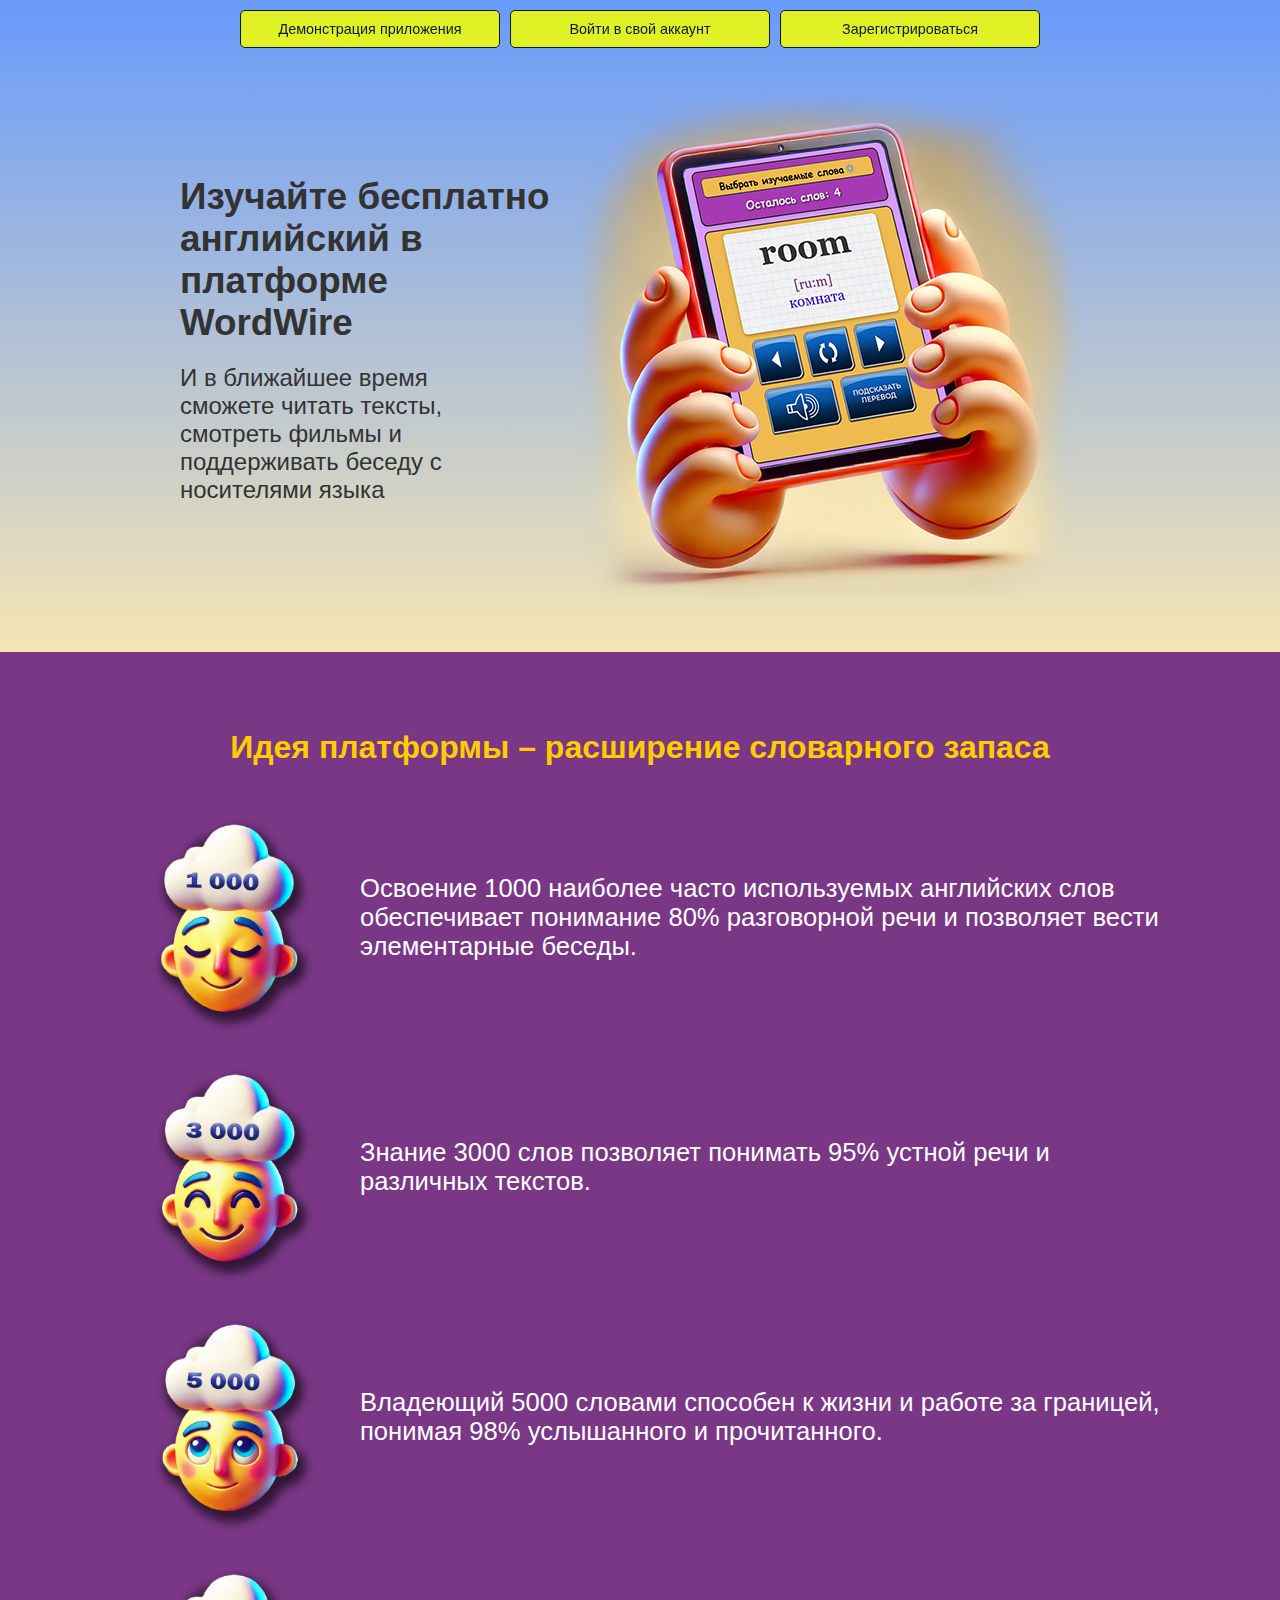
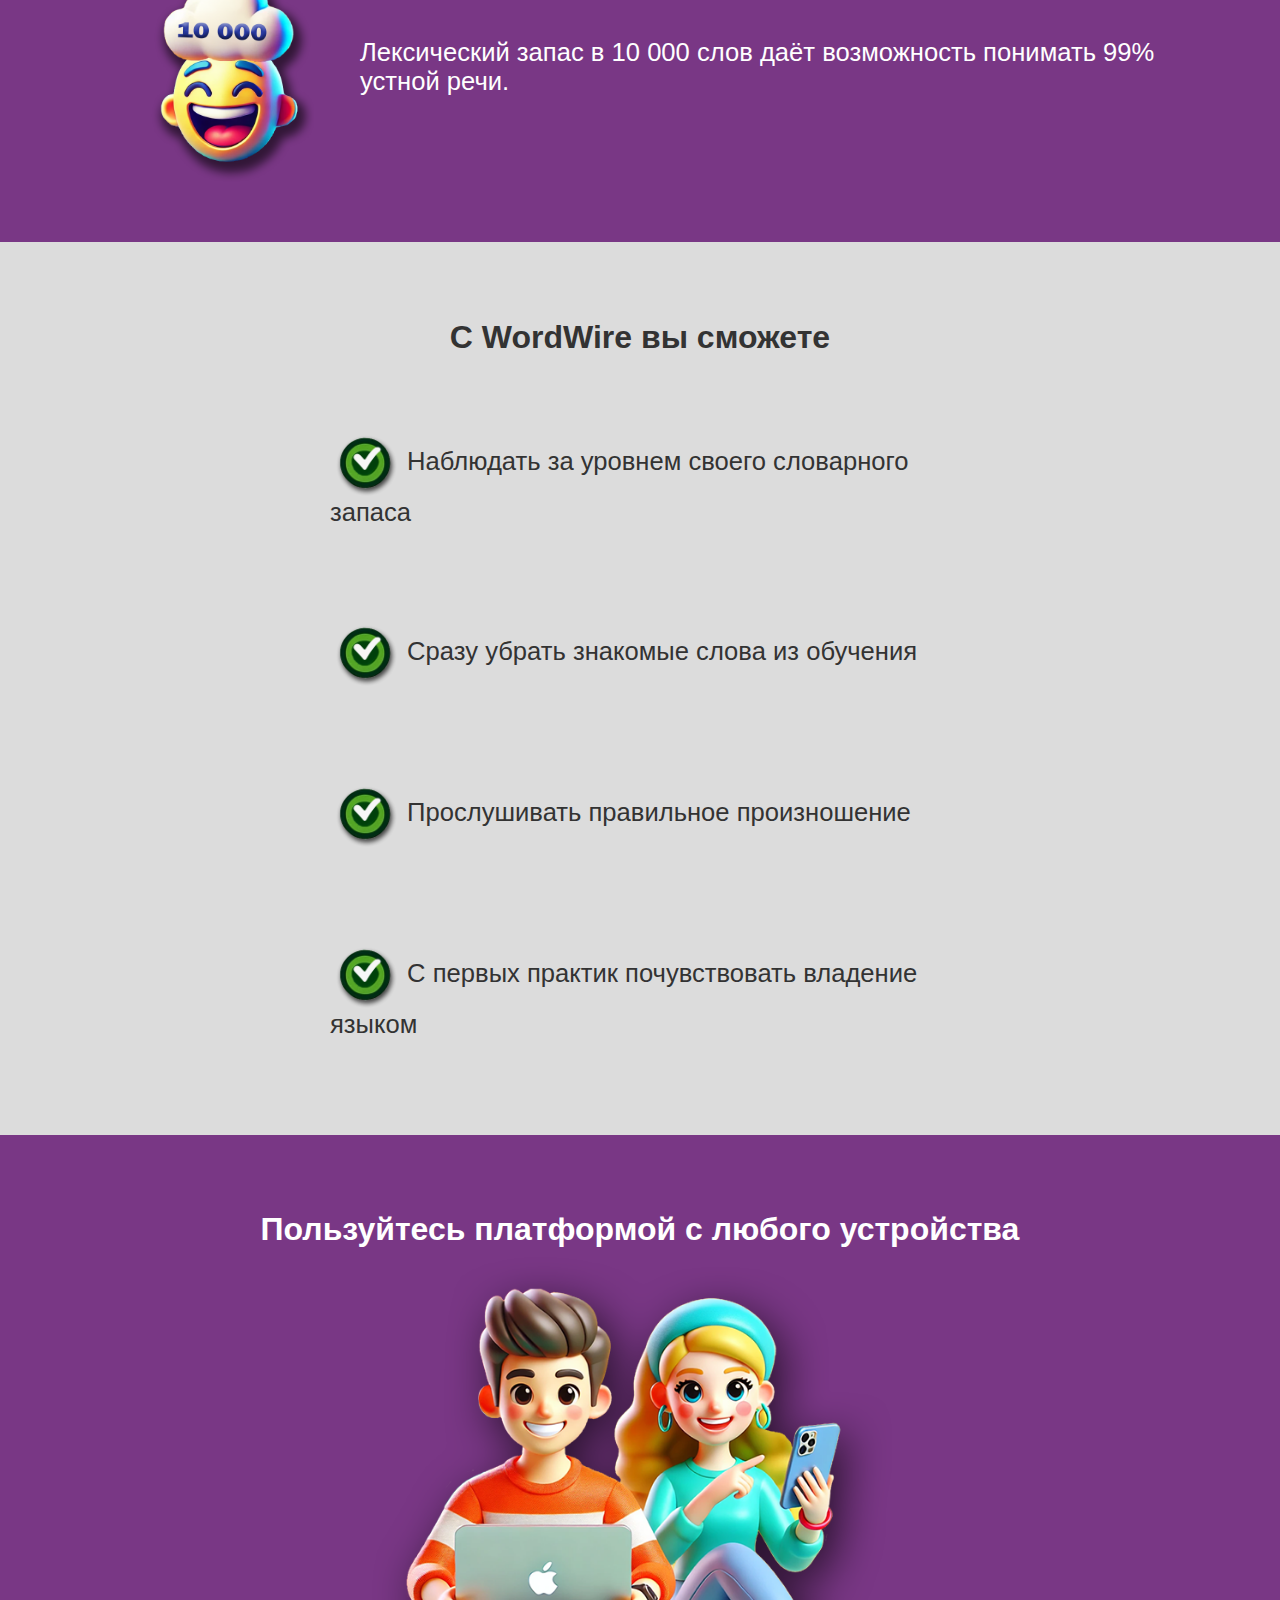
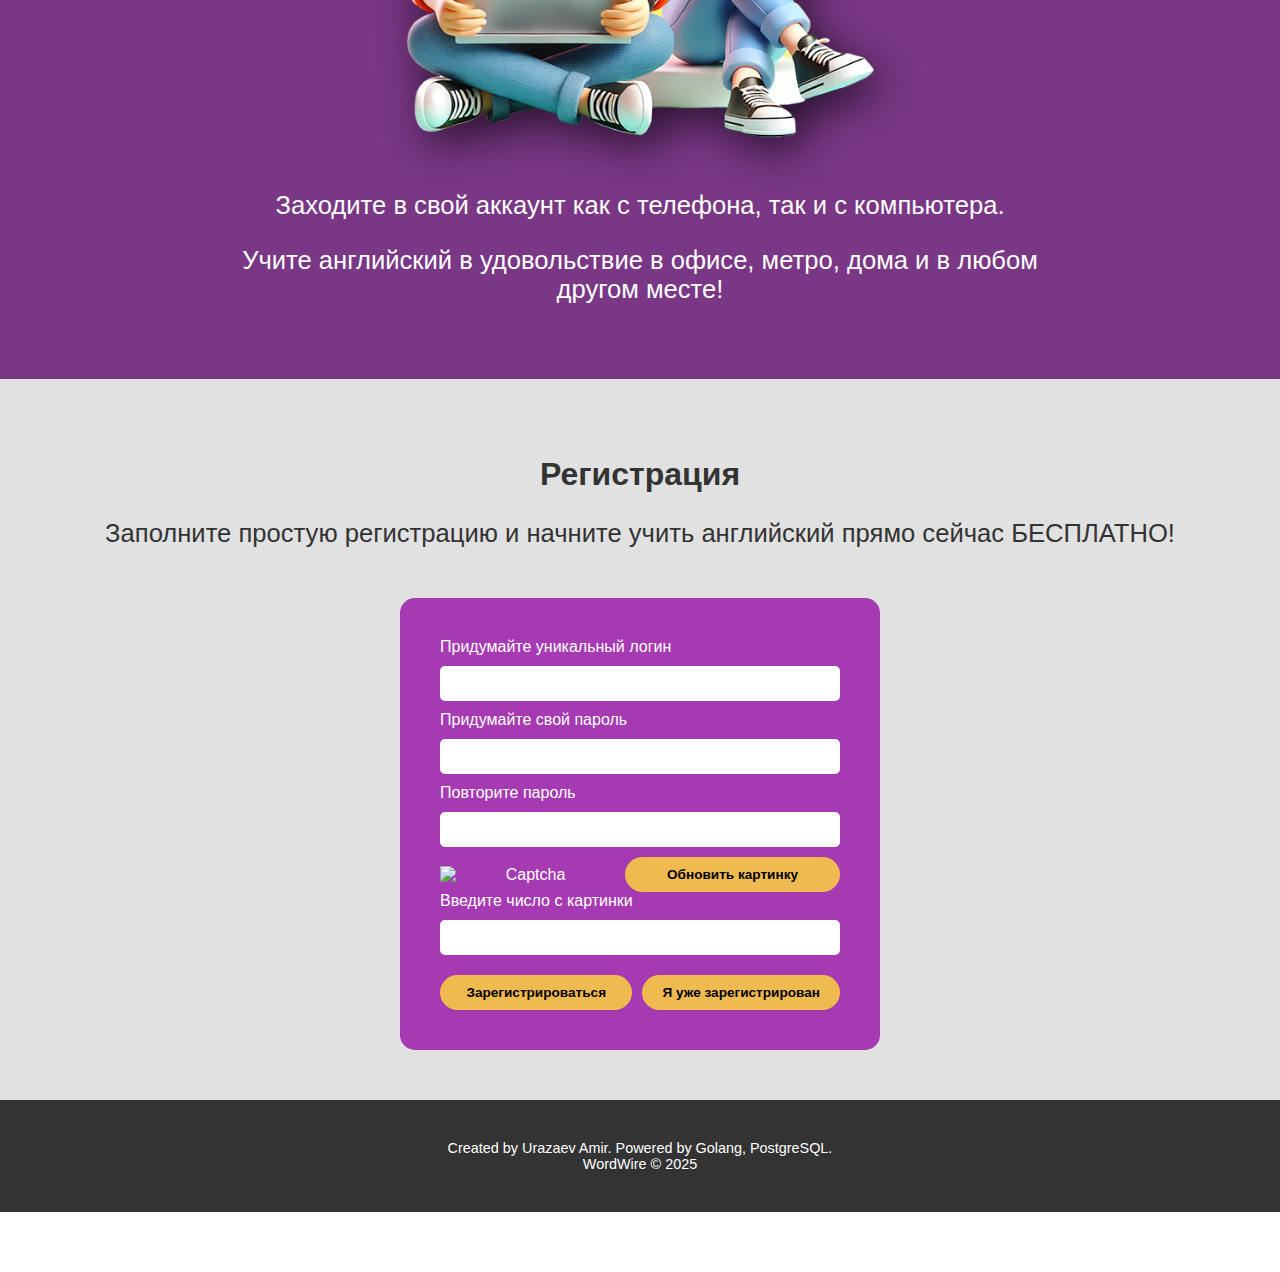
==== templates/index.html @ a17dd80e "стили первой страницы (2)" ====
<!DOCTYPE html>
<html lang="ru">
<head>
    <meta charset="UTF-8">
    <link rel="stylesheet" href="/static/css/global.css">
    <link rel="stylesheet" href="/static/css/home.css">
    <script src="/static/js/smooth-scrolling.js" defer></script>
    <meta name="viewport" content="width=device-width, initial-scale=1.0">
    <title>WordWire – учите английский с легкостью</title>
    <meta name="description"
          content="Бесплатная платформа, которая поможет вам выучить новые английские слова. Благодаря этому вы быстро научитесь читать, смотреть фильмы и общаться с носителями. Дальнейшее развитие станет легким и приятным занятием.">
    <meta name="keywords"
          content="обучение английского, обучение английского языка, методика запоминания английских слов, изучение английских слов, запоминание английских слов, бесплатное приложение обучения английского">
    <meta name="author" content="WordWire">
    <meta name="robots" content="index, nofollow">
    <link rel="icon" href="https://wordwire.ru/static/images/favicon.ico" type="image/x-icon">
    <meta property="og:title" content="WordWire – учите английский с легкостью">
    <meta property="og:description"
          content="Бесплатная платформа, которая поможет вам выучить новые английские слова. Благодаря этому вы быстро научитесь читать, смотреть фильмы и общаться с носителями. Дальнейшее развитие станет легким и приятным занятием.">
    <meta property="og:image" content="https://wordwire.ru/static/images/preview.jpg">
    <meta property="og:type" content="website">
    <meta property="og:url" content="https://wordwire.ru">

</head>
<body>


<div class="sticky-header">
    <div class="sticky-header-buttons">
        <a href="/demonstration" target="_blank">
            <button>Демонстрация приложения</button>
        </a>
        <a href="/login">
            <button>Войти в свой аккаунт</button>
        </a>
        <a href="#registration-section">
            <button>Зарегистрироваться</button>
        </a>
    </div>
</div>


<div class="section-main">


    <div class="content-text">
        <div class="text">
            <h1>Изучайте бесплатно английский в платформе WordWire</h1>
            <h2>И в ближайшее время сможете читать тексты, смотреть фильмы и поддерживать беседу с носителями языка
            </h2>
        </div>
    </div>

    <div class="content-image">
        <img src="/static/images/application.png" alt="Приложение" class="image">
    </div>

    <div class="sticky-header-mobile">
        <div class="sticky-header-buttons">
            <a href="/demonstration" target="_blank">
                <button>Демонстрация приложения</button>
            </a>
            <a href="/login">
                <button>Войти в свой аккаунт</button>
            </a>
            <a href="#registration-section">
                <button>Зарегистрироваться</button>
            </a>
        </div>
    </div>

</div>


<div class="section section-about-research">
    <h2>Идея платформы – расширение словарного запаса</h2>
    <div class="article">
        <div class="paragraph">
            <img src="/static/images/thousand-words.png" alt="Словарный запас 1000 слов" class="image">
            <div class="text">Освоение 1000 наиболее часто используемых английских слов обеспечивает понимание 80%
                разговорной речи
                и позволяет вести элементарные беседы.
            </div>
        </div>
        <div class="paragraph">
            <img src="/static/images/hree-thousand-words.png" alt="Словарный запас 3000 слов" class="image">
            <div class="text">Знание 3000 слов позволяет понимать 95% устной речи и различных текстов.</div>
        </div>
        <div class="paragraph">
            <img src="/static/images/five-thousand-words.png" alt="Словарный запас 5000 слов" class="image">
            <div class="text">Владеющий 5000 словами способен к жизни и работе за границей, понимая 98% услышанного и
                прочитанного.
            </div>
        </div>
        <div class="paragraph">
            <img src="/static/images/ten-thousand-words.png" alt="Словарный запас 10000 слов" class="image">
            <div class="text">Лексический запас в 10 000 слов даёт возможность понимать 99% устной речи.</div>
        </div>
    </div>
</div>
<div class="section section-peculiarities">
    <h2>С WordWire вы сможете</h2>
    <div class="article">
        <p class="list-item"><img src="/static/images/check_mark.png" alt="Check mark">
            Наблюдать за уровнем своего словарного запаса</p>
        <p class="list-item"><img src="/static/images/check_mark.png" alt="Check mark">
            Сразу убрать знакомые слова из обучения</p>
        <p class="list-item"><img src="/static/images/check_mark.png" alt="Check mark">
            Прослушивать правильное произношение</p>
        <p class="list-item"><img src="/static/images/check_mark.png" alt="Check mark">
            С первых практик почувствовать владение языком</p>
    </div>
</div>
<div class="section section-about-process">
    <h2>Пользуйтесь платформой с любого устройства</h2>

    <img src="/static/images/lear-english.png" alt="Словарный запас 1000 слов" class="image">
    <div class="article">
        <p>Заходите в свой аккаунт как с телефона, так и с компьютера.</p>
        <p>Учите английский в удовольствие в офисе, метро, дома и в любом другом месте!</p>

    </div>
</div>
<div class="section section-registration">
    <script src="/static/js/registration-from-home.js" defer></script>
    <h2 id="registration-section">Регистрация</h2>
    <div class="text">
        Заполните простую регистрацию и начните учить английский прямо сейчас БЕСПЛАТНО!
    </div>


    <form method="POST" class="form-container" action="/" onsubmit="validateAndSubmitForm(event)">

        <div class="namefield"><label for="login">Придумайте уникальный логин</label></div>
        <div class="inputfield"><input type="text" id="login" name="username" required></div>

        <div class="namefield"><label for="password">Придумайте свой пароль</label></div>
        <div class="inputfield"><input type="password" id="password" name="password" required></div>

        <div class="namefield"><label for="confirmPassword">Повторите пароль</label></div>
        <div class="inputfield"><input type="password" id="confirmPassword" name="confirmPassword" required></div>

        <div id="captcha-container">
            <img id="captcha-image" alt="Captcha"/>
            <button type="button" class="formbutton" onclick="reloadCaptcha()">Обновить картинку</button>
        </div>

        <div class="namefield"><label for="password">Введите число с картинки</label></div>
        <div class="inputfield"><input type="text" id="captchaValue" name="captchaValue" required></div>

        <div class="modal-text-error" id="error-message"></div>

        <div class="block-button-login">

            <button type="submit" class="formbutton">Зарегистрироваться</button>

            <a href="/login">
                <button type="button" class="formbutton">Я уже зарегистрирован</button>
            </a>

        </div>

        <input type="hidden" id="captchaID" name="captchaID">

    </form>

</div>
<div class="footer">
    <p>Created by <a href="/developer" target="_blank">Urazaev Amir</a>. Powered by Golang, PostgreSQL.<br>WordWire ©
        2025</p>
</div>
</body>
</html>
---- static/css/global.css ----
button {
    cursor: pointer;
}

.button-login-page {
    display: flex;
    gap: 15px;
}

.footer {
    background-color: #333;
    color: #fff;
    text-align: center;
    padding: 40px 0;
}

@media (min-width: 640px) {
    .footer p {
        font-family: 'Comic Sans MS', cursive, sans-serif;
    }
}

@media (max-width: 639px) {
    .footer p {
        font-family: 'Montserrat', sans-serif;
    }
}

.footer p {
    margin: 0;
    font-size: 0.9em;
}

.footer a {
    color: inherit;
    text-decoration: none;
}

.footer a:hover {
    opacity: 0.6;
}
---- static/css/home.css ----
h2 {
    font-size: 2em;
    font-weight: bold;
}

html {
    scroll-behavior: smooth;
}


@media (min-width: 640px) {
    body {
        margin: -60px 0 0 0;
        font-family: 'Comic Sans MS', cursive, sans-serif;
    }
}

@media (max-width: 639px) {
    body {
        margin: 0;
        font-family: 'Montserrat', sans-serif;
    }
}

body {
    color: #333;
    padding: 0;
    font-size: 1em;
}

@media (min-width: 640px) {
    .sticky-header {
        position: sticky;
        display: flex;
        top: 0;
        z-index: 1000;
        justify-content: center;
        padding: 10px;
    }
}

@media (max-width: 639px) {
    .sticky-header {
        display: none;
    }
}

@media (min-width: 640px) {
    .sticky-header-mobile {
        display: none;
    }
}

@media (max-width: 639px) {
    .sticky-header-mobile {
        display: flex;
        z-index: 1000;
        justify-content: center;
        padding: 10px;

    }
}

@media (min-width: 640px) {
    .sticky-header-buttons {
        opacity: 0.85;
        font-family: 'Comic Sans MS', cursive, sans-serif;
    }
}

@media (max-width: 639px) {
    .sticky-header-buttons {
        flex-wrap: wrap;
        font-family: 'Montserrat', sans-serif;
    }
}

.sticky-header-buttons {
    display: flex;
    gap: 10px; /* Отступы между кнопками */
    width: 100%;
    max-width: 800px; /* Опционально: ограничить максимальную ширину */
}


.sticky-header-buttons button {

}


@media (min-width: 640px) {
    .sticky-header-buttons button {
        background-color: #f4ff00;
        border-radius: 5px;
        padding: 10px 15px;
        font-size: 0.9em;
    }
}

@media (max-width: 639px) {
    .sticky-header-buttons button {
        background-color: #efbb51;
        padding: 10px 20px;
        border: none;
        border-radius: 25px;
        font-weight: bold;
        font-size: 0.85em;
    }
}


.sticky-header-buttons button {
    flex: 1;

    cursor: pointer;
    border: 1px solid black;
    color: #000000;
    transition: background-color 0.3s;
}

.sticky-header-buttons button:hover {
    background-color: #0056b3;
}

.sticky-header-buttons a {
    text-decoration: none;
    display: flex;
    flex: 1;
}


.section {
    padding: 50px 20px;
    text-align: center;
}


@media (min-width: 640px) {
    .section-main {
        padding: 100px 0 50px 0;
    }
}

@media (max-width: 639px) {
    .section-main {
        flex-direction: column;
        padding: 50px 0;
    }
}

.section-main {
    background: linear-gradient(to bottom, #689afb, #f5e5b4);

    display: flex;
    align-items: center;
    gap: 20px;
    justify-content: center
}


.section-main .content-text {
    text-align: right;
}

.section-main .content-image {
    text-align: left;
}

@media (min-width: 640px) {
    .section-main .text {
        text-align: left;
        padding-left: 180px;
    }
}

@media (max-width: 639px) {
    .section-main .text {
        text-align: center;
        place-items: center;
    }
}

.section-main .text {
    flex: 1;
}

.section-main h1 {
    margin: 0 auto;
    font-size: 2.3em;
    font-weight: bold;
}

@media (min-width: 640px) {
    .section-main h2 {
        text-align: left;
    }
}

@media (max-width: 639px) {
    .section-main h2 {
        text-align: center;
    }
}

.section-main h2 {
    font-weight: normal;
    width: 90%;
    font-size: 1.5em;
}

@media (min-width: 640px) {
    .section-main .image {
        padding-right: 200px;
        width: 500px;
    }
}

@media (max-width: 639px) {
    .section-main .image {
        width: 300px;
    }
}

.section-main .image {
    height: auto;
}


.section-about-research {
    color: #fff;
    background-color: #793785;
}

.section-about-research h2 {
    font-size: 2em;
    font-weight: bold;
    color: #ffcc00;
}

.section-about-research .article {
    margin: 0 auto;
    font-size: 1.6em;
    place-items: center;
}


@media (min-width: 640px) {
    .section-about-research .article .paragraph {
        height: 250px;
    }
}

@media (max-width: 639px) {
    .section-about-research .article .paragraph {
        flex-direction: column;
    }
}


.section-about-research .article .paragraph {
    display: flex;
    align-items: center;
    gap: 20px;

}


@media (min-width: 640px) {
    .section-about-research .article .text {
        text-align: left;
    }
}

@media (max-width: 639px) {
    .section-about-research .article .text {
        text-align: center;
        padding-bottom: 50px;
    }
}


.section-about-research .article .text {
    flex: 1;
    max-width: 800px;

}

.section-about-research .article .paragraph .image {
    width: 220px;
}

.section-peculiarities {
    background-color: #dcdcdc;
}


@media (min-width: 640px) {
    .section-peculiarities .article {
        width: 50%;
    }
}

@media (max-width: 639px) {
    .section-peculiarities .article {

    }
}


.section-peculiarities .article {
    margin: 0 auto;
    text-align: left;

}

.section-peculiarities .article .list-item img {
    vertical-align: middle;
    width: 70px;
}

.section-peculiarities .article .list-item {
    padding-top: 20px;
    padding-bottom: 20px;
    font-size: 1.6em;
    display: inline-block;
    vertical-align: middle;
}

.section-about-process {
    background-color: #793785;
    color: #fff;
    display: grid;
    place-items: center;
}


@media (min-width: 640px) {
    .section-about-process .image {
        width: 600px;
    }
}

@media (max-width: 639px) {
    .section-about-process .image {
        width: 300px;
    }
}


.section-about-process .image {
    margin-top: -30px;

}


@media (min-width: 640px) {
    .section-about-process .article {
        width: 70%;
    }
}

@media (max-width: 639px) {
    .section-about-process .article {

    }
}


.section-about-process .article {
    margin-top: -30px;
    font-size: 1.6em;
}

.section-registration {
    background-color: #e1e1e1;
}

.section-registration .text {
    font-size: 1.6em;
    padding-bottom: 50px;
}












.form-container {
    max-width: 400px;
    margin: 0 auto;
    background-color: #a63ab2;
    padding: 40px;
    border-radius: 15px;
    color: white;
}

.namefield {
    text-align: left;
}

.inputfield {
    display: grid;
    place-items: center;
    padding: 10px;
}

.form-container input {
    width: 100%;
    padding: 10px;
    border-radius: 5px;
    border: none;
}

#captcha-container {
    display: flex;
    align-items: center;
    gap: 10px;
}

#captcha-image {
    flex: 1;
    max-width: 50%;
}

@media (min-width: 640px) {
    .formbutton {
    }
}

@media (max-width: 639px) {
    .formbutton {
        width: 100%;
    }
}

.formbutton {
    flex: 1;
    padding: 10px 20px;
    background-color: #efbb51;
    border: none;
    border-radius: 25px;
    font-weight: bold;
    font-size: 0.85em;
}

.formbutton:hover {
    background-color: #793785;
    color: #fff;
}

.modal-text-error {
    color: #f4ff00;
    font-size: 1.2em;
    font-weight: bold;
    padding-bottom: 10px;
}

@media (min-width: 640px) {
    .block-button-login {
        display: flex;
    }
}

@media (max-width: 639px) {
    .block-button-login {
        display: grid;
    }
}

.block-button-login {
    gap: 10px;
}
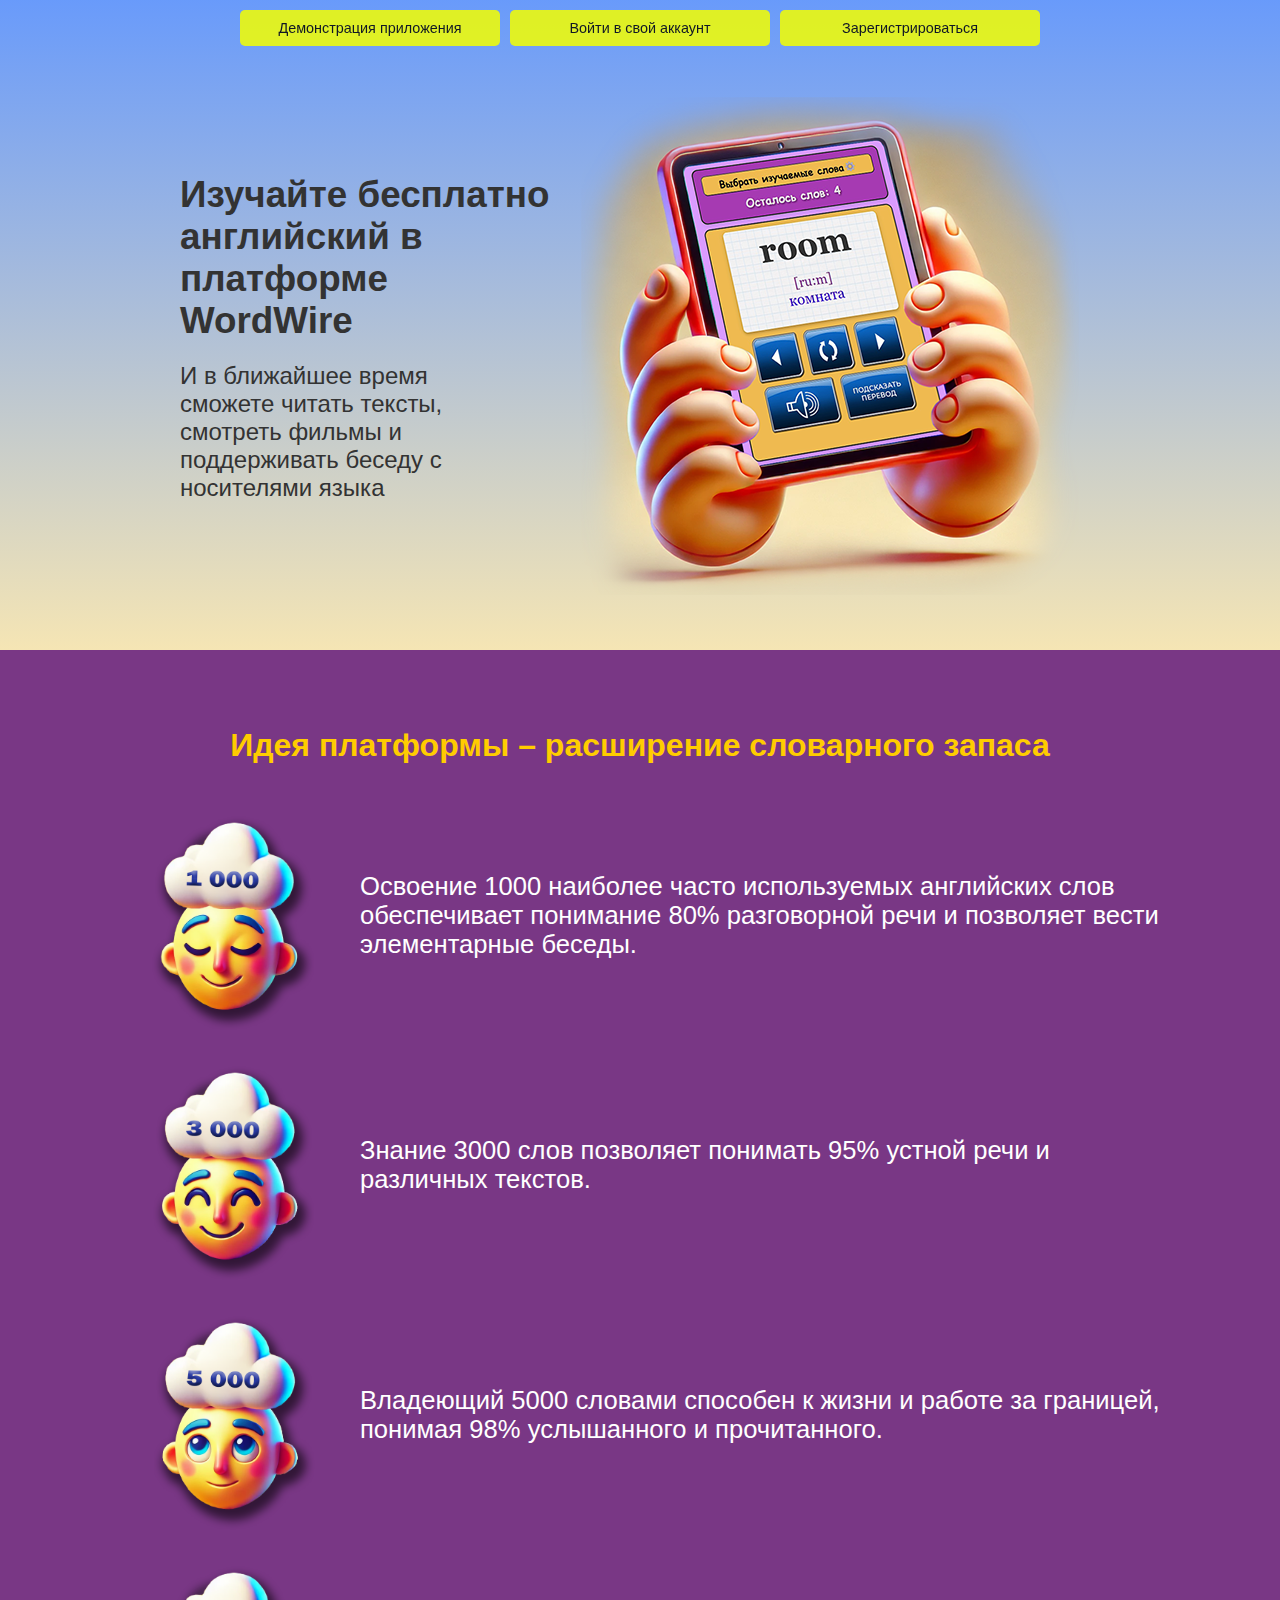
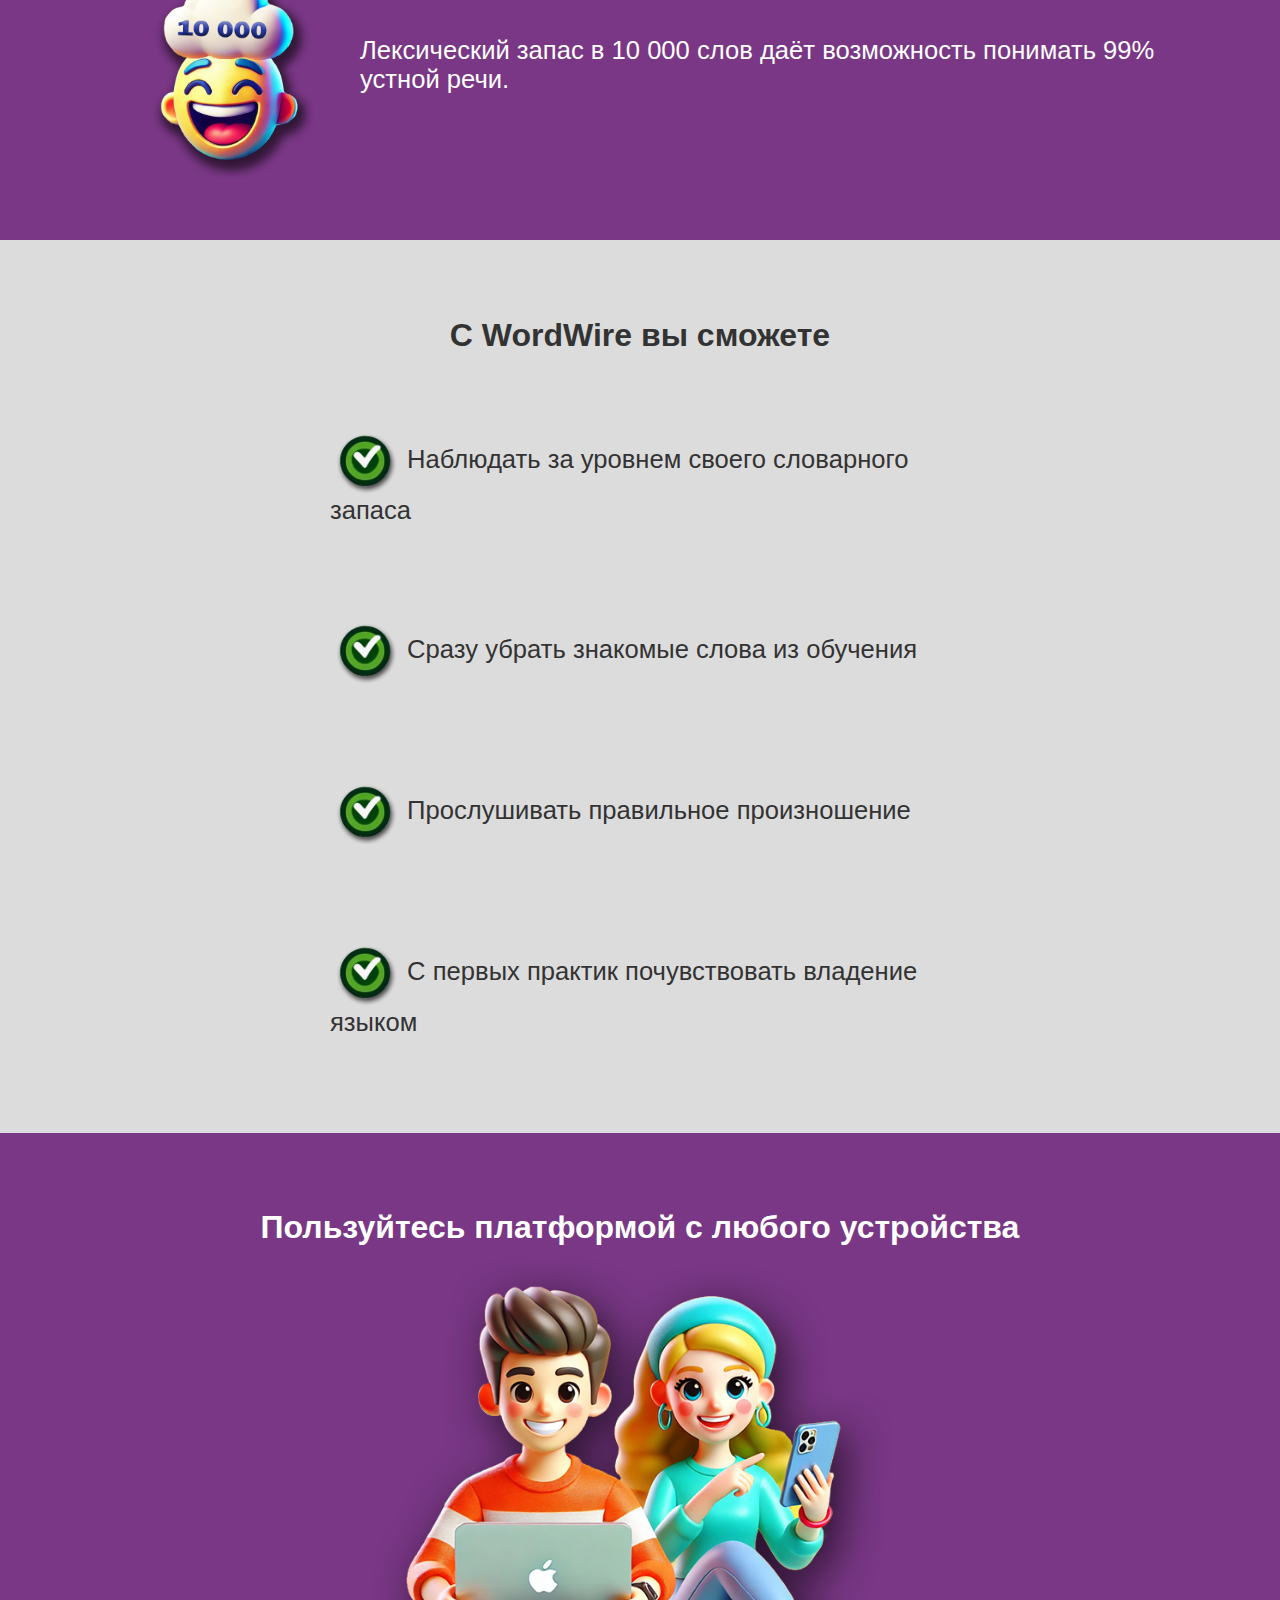
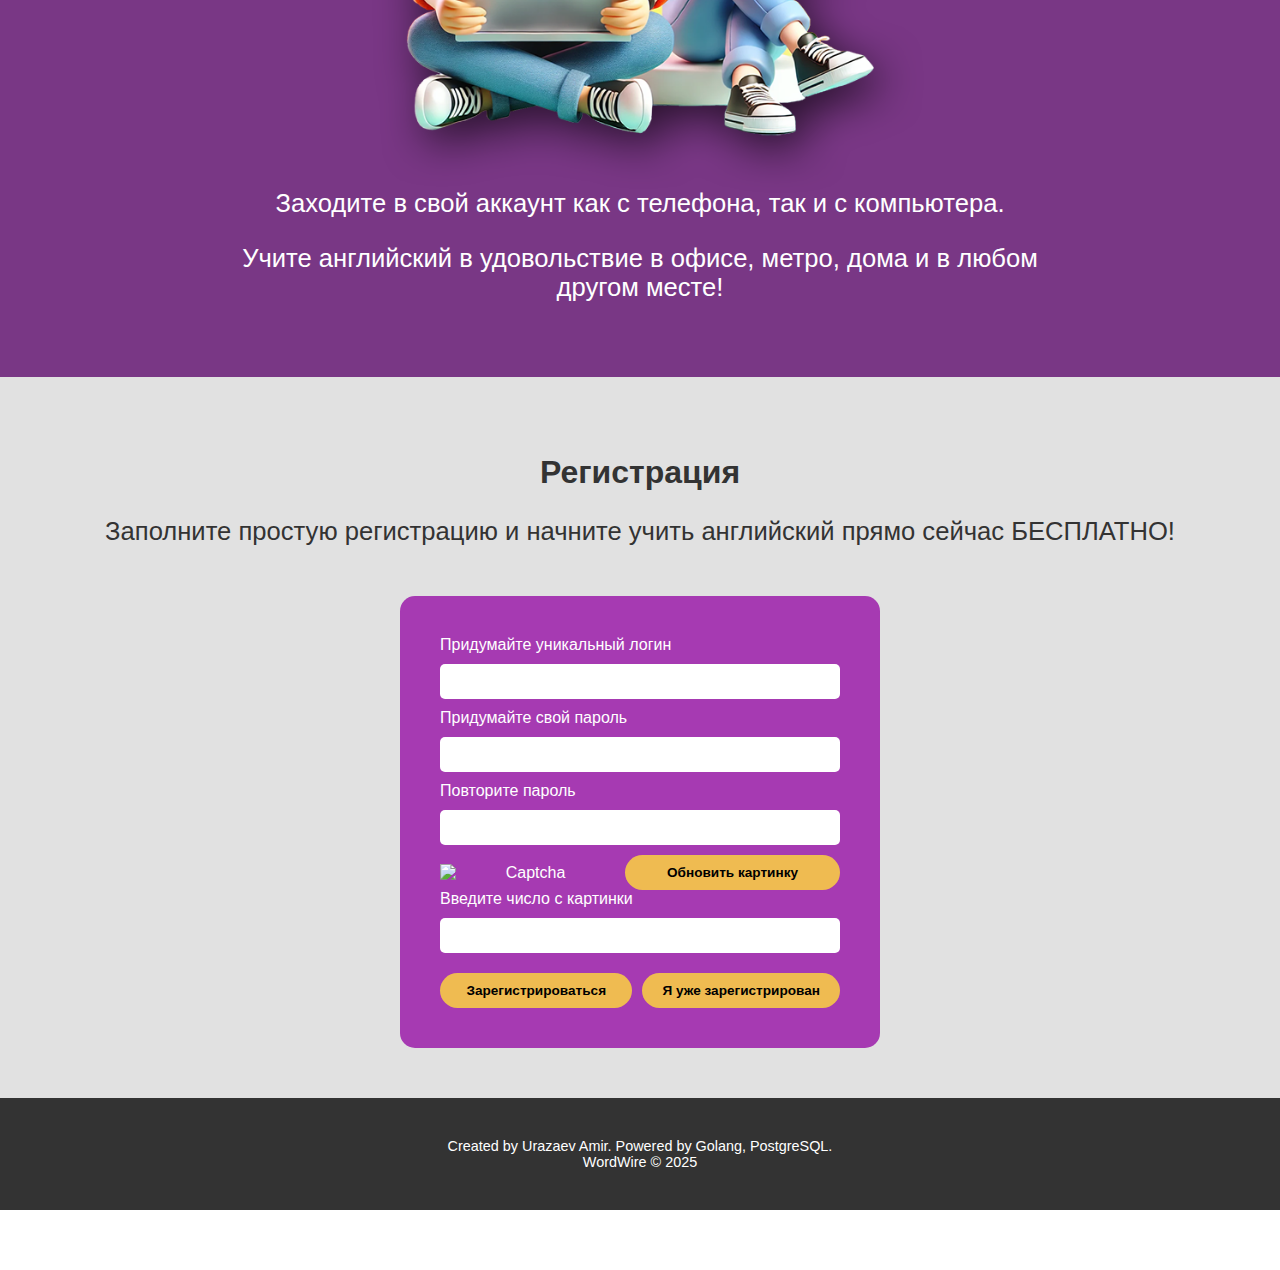
==== commit d35f3d8a: "стили первой страницы (3)" ====
--- a/templates/index.html
+++ b/templates/index.html
@@ -25,8 +25,8 @@
 <body>
 
 
-<div class="sticky-header">
-    <div class="sticky-header-buttons">
+<div class="section-sticky-header">
+    <div class="sticky-header">
         <a href="/demonstration" target="_blank">
             <button>Демонстрация приложения</button>
         </a>
@@ -42,7 +42,6 @@
 
 <div class="section-main">
 
-
     <div class="content-text">
         <div class="text">
             <h1>Изучайте бесплатно английский в платформе WordWire</h1>
@@ -55,8 +54,8 @@
         <img src="/static/images/application.png" alt="Приложение" class="image">
     </div>
 
-    <div class="sticky-header-mobile">
-        <div class="sticky-header-buttons">
+    <div class="block-demoentryregistration">
+        <div class="demoentryregistration">
             <a href="/demonstration" target="_blank">
                 <button>Демонстрация приложения</button>
             </a>
--- a/static/css/home.css
+++ b/static/css/home.css
@@ -28,8 +28,17 @@
     font-size: 1em;
 }
 
-@media (min-width: 640px) {
-    .sticky-header {
+
+
+
+
+
+
+
+
+
+@media (min-width: 640px) {
+    .section-sticky-header {
         position: sticky;
         display: flex;
         top: 0;
@@ -40,93 +49,111 @@
 }
 
 @media (max-width: 639px) {
-    .sticky-header {
+    .section-sticky-header {
         display: none;
     }
 }
 
-@media (min-width: 640px) {
-    .sticky-header-mobile {
+.section-sticky-header .sticky-header {
+    opacity: 0.85;
+    font-family: 'Comic Sans MS', cursive, sans-serif;
+    display: flex;
+    gap: 10px; /* Отступы между кнопками */
+    width: 100%;
+    max-width: 800px; /* Опционально: ограничить максимальную ширину */
+}
+
+.section-sticky-header .sticky-header button {
+    background-color: #f4ff00;
+    border-radius: 5px;
+    padding: 10px 15px;
+    flex: 1;
+    color: #000000;
+    transition: background-color 0.3s;
+    border: none;
+    font-size: 0.9em;
+}
+
+.section-sticky-header .sticky-header button:hover {
+    background-color: #9ca211;
+}
+
+.section-sticky-header .sticky-header a {
+    text-decoration: none;
+    display: flex;
+    flex: 1;
+}
+
+
+
+
+
+
+
+
+
+
+
+
+
+
+@media (min-width: 640px) {
+    .section-main .block-demoentryregistration {
         display: none;
     }
 }
 
 @media (max-width: 639px) {
-    .sticky-header-mobile {
+    .section-main .block-demoentryregistration {
         display: flex;
         z-index: 1000;
         justify-content: center;
         padding: 10px;
-
-    }
-}
-
-@media (min-width: 640px) {
-    .sticky-header-buttons {
-        opacity: 0.85;
-        font-family: 'Comic Sans MS', cursive, sans-serif;
-    }
-}
-
-@media (max-width: 639px) {
-    .sticky-header-buttons {
-        flex-wrap: wrap;
-        font-family: 'Montserrat', sans-serif;
-    }
-}
-
-.sticky-header-buttons {
+    }
+}
+
+.section-main .block-demoentryregistration .demoentryregistration {
+    flex-wrap: wrap;
+    font-family: 'Montserrat', sans-serif;
     display: flex;
     gap: 10px; /* Отступы между кнопками */
     width: 100%;
     max-width: 800px; /* Опционально: ограничить максимальную ширину */
 }
 
-
-.sticky-header-buttons button {
-
-}
-
-
-@media (min-width: 640px) {
-    .sticky-header-buttons button {
-        background-color: #f4ff00;
-        border-radius: 5px;
-        padding: 10px 15px;
-        font-size: 0.9em;
-    }
-}
-
-@media (max-width: 639px) {
-    .sticky-header-buttons button {
-        background-color: #efbb51;
-        padding: 10px 20px;
-        border: none;
-        border-radius: 25px;
-        font-weight: bold;
-        font-size: 0.85em;
-    }
-}
-
-
-.sticky-header-buttons button {
-    flex: 1;
-
-    cursor: pointer;
+.section-main .block-demoentryregistration .demoentryregistration button {
+    background-color: #efbb51;
+    padding: 10px 20px;
+    border-radius: 25px;
+    font-weight: bold;
+    flex: 1;
     border: 1px solid black;
     color: #000000;
     transition: background-color 0.3s;
-}
-
-.sticky-header-buttons button:hover {
-    background-color: #0056b3;
-}
-
-.sticky-header-buttons a {
+    font-size: 0.85em;
+}
+
+
+
+.section-main .block-demoentryregistration .demoentryregistration a {
     text-decoration: none;
     display: flex;
     flex: 1;
 }
+
+
+
+
+
+
+
+
+
+
+
+
+
+
 
 
 .section {
@@ -379,16 +406,6 @@
     font-size: 1.6em;
     padding-bottom: 50px;
 }
-
-
-
-
-
-
-
-
-
-
 
 
 .form-container {
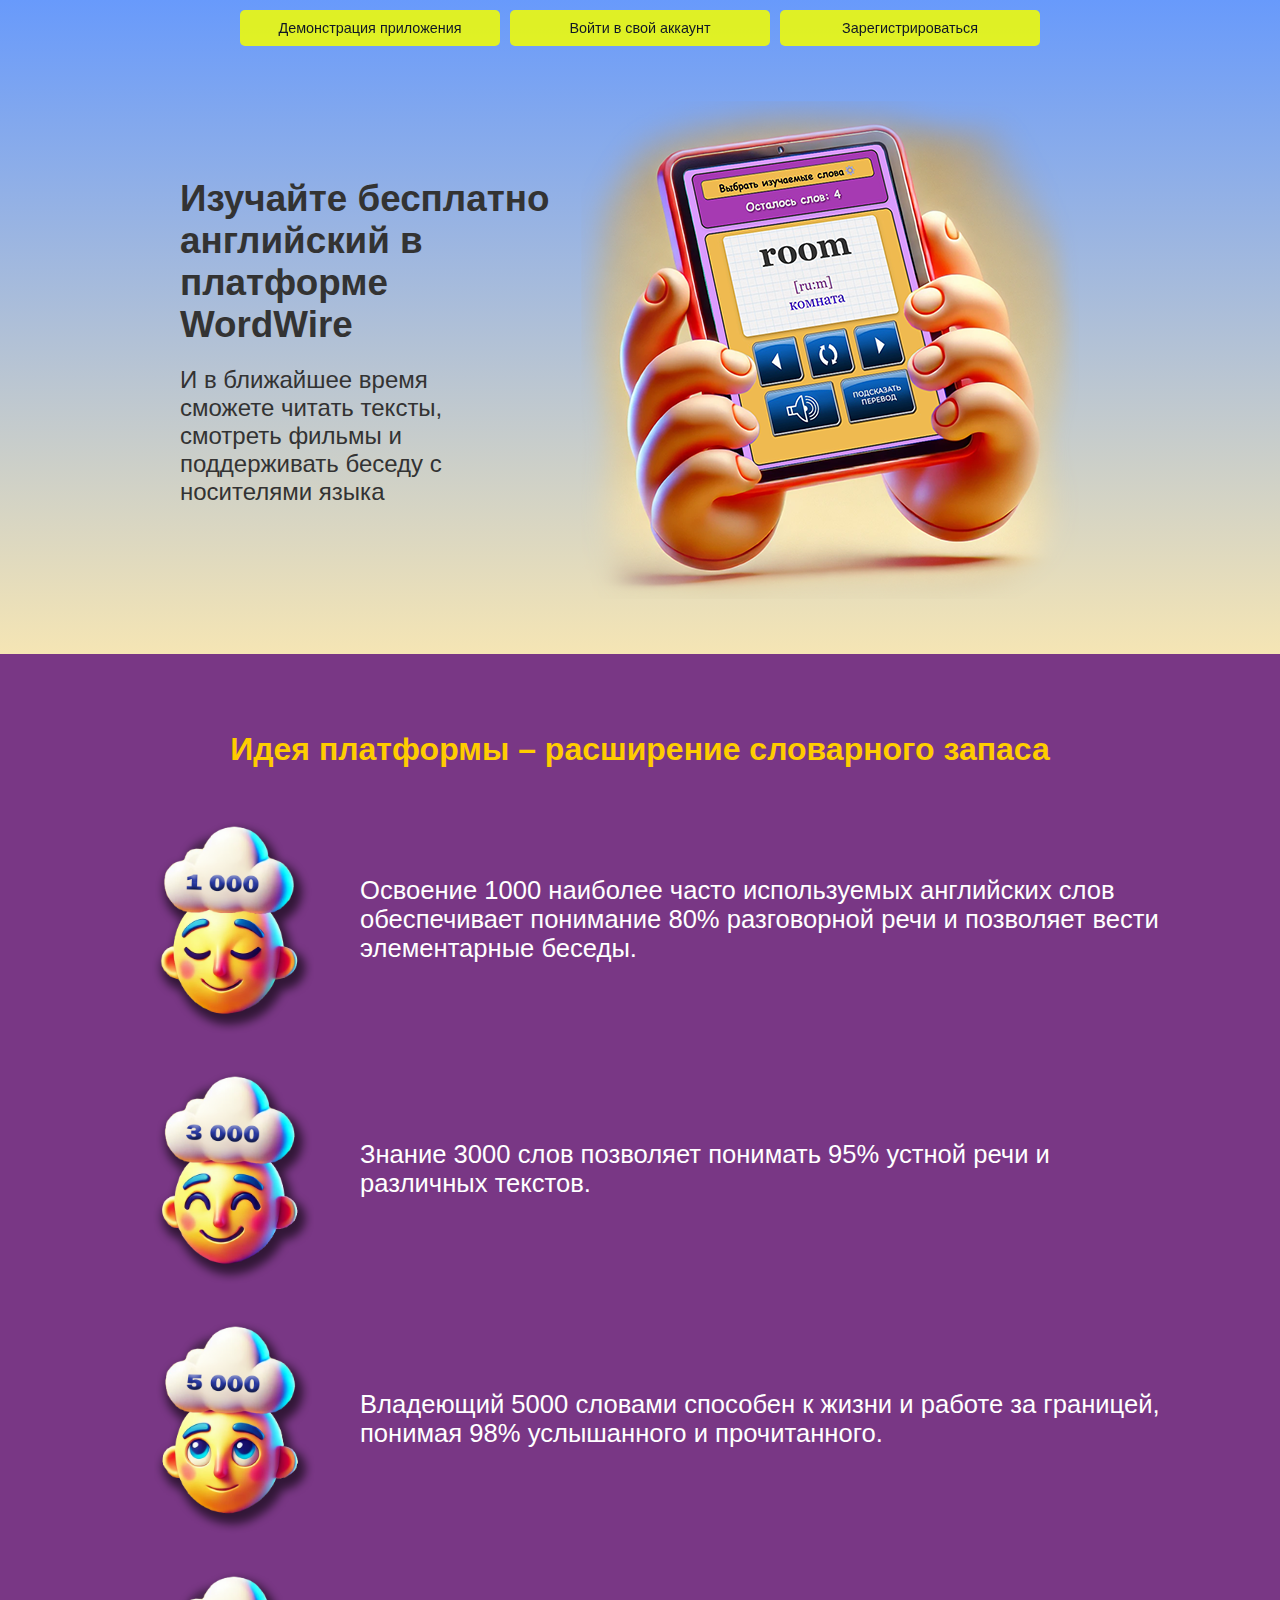
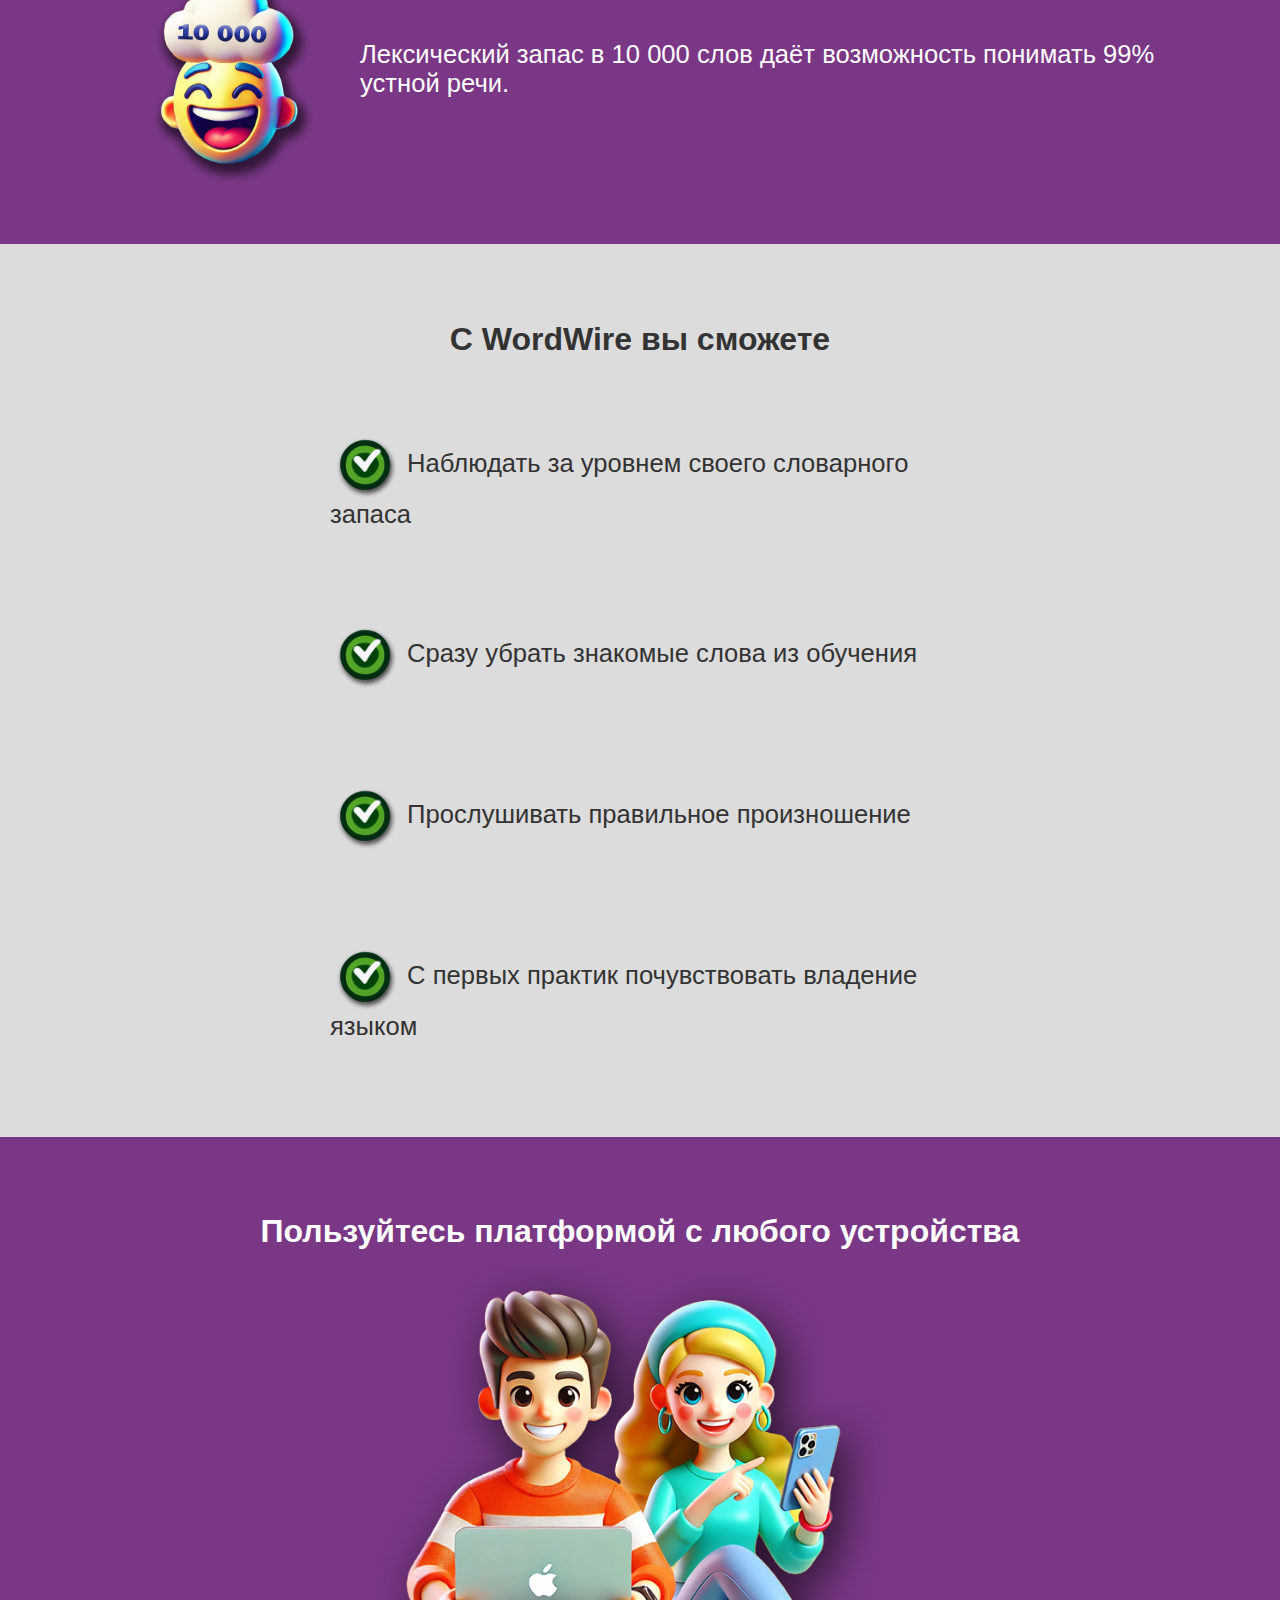
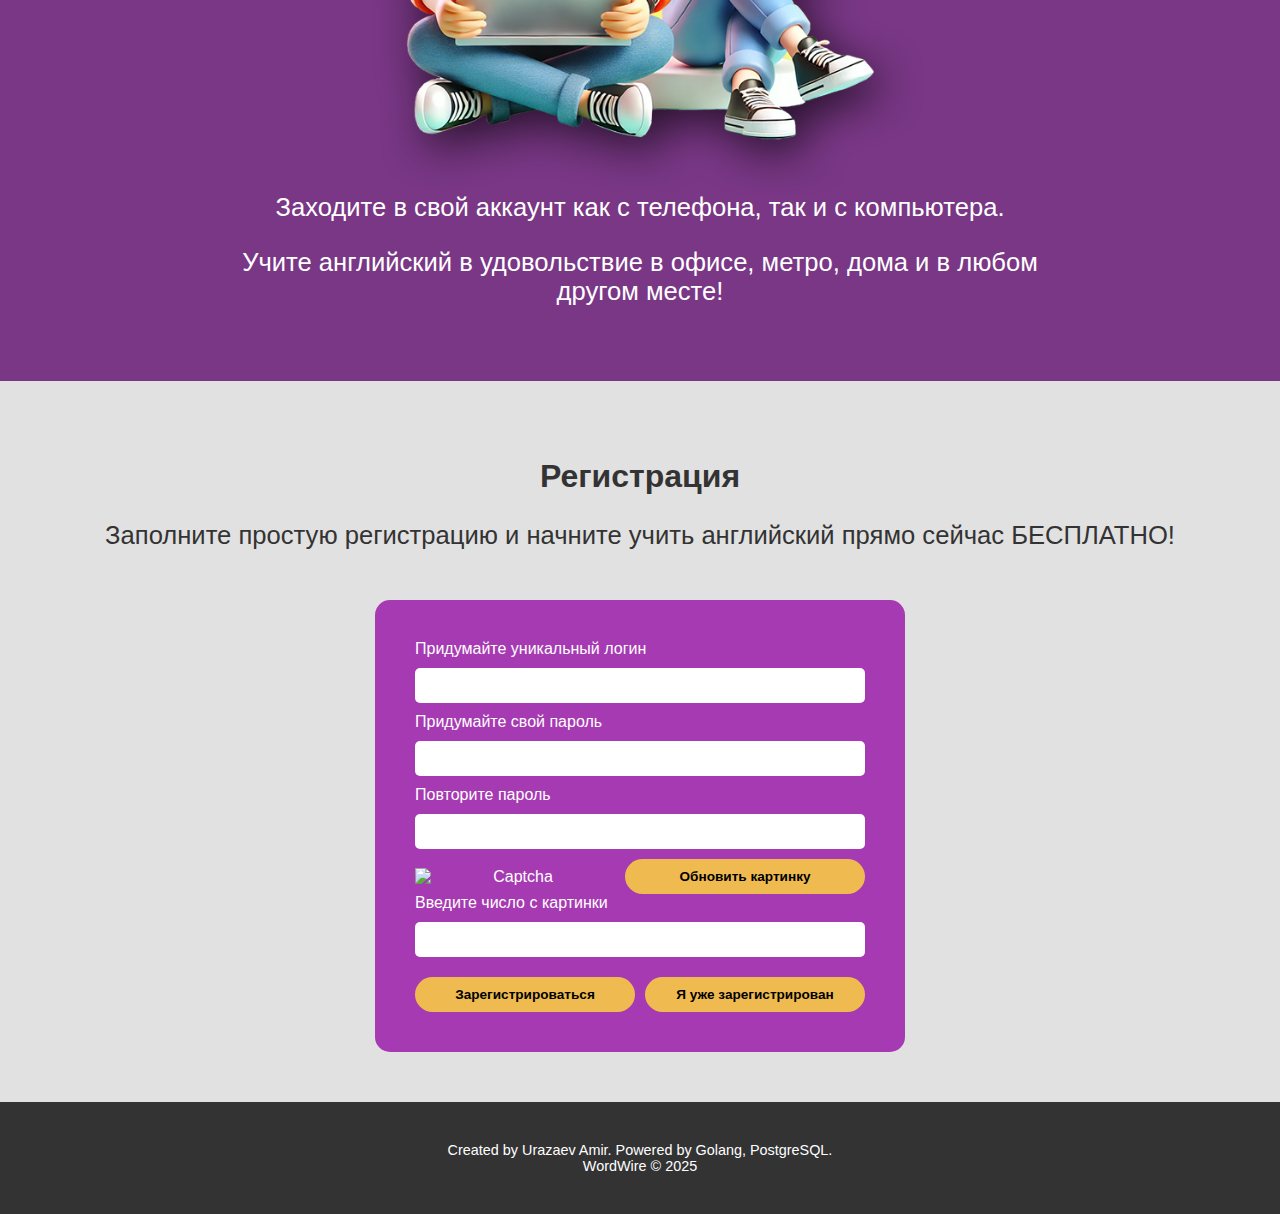
==== commit 94fbd44b: "стили входа в аккаунт" ====
--- a/templates/index.html
+++ b/templates/index.html
@@ -4,6 +4,7 @@
     <meta charset="UTF-8">
     <link rel="stylesheet" href="/static/css/global.css">
     <link rel="stylesheet" href="/static/css/home.css">
+    <link rel="stylesheet" href="/static/css/form-container.css">
     <script src="/static/js/smooth-scrolling.js" defer></script>
     <meta name="viewport" content="width=device-width, initial-scale=1.0">
     <title>WordWire – учите английский с легкостью</title>
@@ -120,13 +121,15 @@
 
     </div>
 </div>
+
+<div id="registration-section"></div>
+
 <div class="section section-registration">
     <script src="/static/js/registration-from-home.js" defer></script>
-    <h2 id="registration-section">Регистрация</h2>
+    <h2 >Регистрация</h2>
     <div class="text">
         Заполните простую регистрацию и начните учить английский прямо сейчас БЕСПЛАТНО!
     </div>
-
 
     <form method="POST" class="form-container" action="/" onsubmit="validateAndSubmitForm(event)">
 
@@ -160,10 +163,9 @@
         </div>
 
         <input type="hidden" id="captchaID" name="captchaID">
+    </form>
+</div>
 
-    </form>
-
-</div>
 <div class="footer">
     <p>Created by <a href="/developer" target="_blank">Urazaev Amir</a>. Powered by Golang, PostgreSQL.<br>WordWire ©
         2025</p>
--- a/static/css/home.css
+++ b/static/css/home.css
@@ -10,14 +10,12 @@
 
 @media (min-width: 640px) {
     body {
-        margin: -60px 0 0 0;
         font-family: 'Comic Sans MS', cursive, sans-serif;
     }
 }
 
 @media (max-width: 639px) {
     body {
-        margin: 0;
         font-family: 'Montserrat', sans-serif;
     }
 }
@@ -25,26 +23,14 @@
 body {
     color: #333;
     padding: 0;
+    margin: 0;
     font-size: 1em;
 }
 
-
-
-
-
-
-
-
-
-
 @media (min-width: 640px) {
     .section-sticky-header {
-        position: sticky;
         display: flex;
-        top: 0;
-        z-index: 1000;
         justify-content: center;
-        padding: 10px;
     }
 }
 
@@ -55,12 +41,13 @@
 }
 
 .section-sticky-header .sticky-header {
+    position: fixed;
     opacity: 0.85;
-    font-family: 'Comic Sans MS', cursive, sans-serif;
-    display: flex;
-    gap: 10px; /* Отступы между кнопками */
+    display: flex;
+    gap: 10px;
     width: 100%;
-    max-width: 800px; /* Опционально: ограничить максимальную ширину */
+    max-width: 800px;
+    padding: 10px;
 }
 
 .section-sticky-header .sticky-header button {
@@ -84,18 +71,99 @@
     flex: 1;
 }
 
-
-
-
-
-
-
-
-
-
-
-
-
+.section {
+    padding: 50px 20px;
+    text-align: center;
+}
+
+@media (min-width: 640px) {
+    .section-main {
+        padding: 100px 0 50px 0;
+    }
+}
+
+@media (max-width: 639px) {
+    .section-main {
+        flex-direction: column;
+        padding: 50px 0;
+    }
+}
+
+.section-main {
+    background: linear-gradient(to bottom, #689afb, #f5e5b4);
+    display: flex;
+    align-items: center;
+    gap: 20px;
+    justify-content: center
+}
+
+
+.section-main .content-text {
+    text-align: right;
+}
+
+.section-main .content-image {
+    text-align: left;
+}
+
+@media (min-width: 640px) {
+    .section-main .text {
+        text-align: left;
+        padding-left: 180px;
+    }
+}
+
+@media (max-width: 639px) {
+    .section-main .text {
+        text-align: center;
+        place-items: center;
+    }
+}
+
+.section-main .text {
+    flex: 1;
+}
+
+.section-main h1 {
+    margin: 0 auto;
+    font-size: 2.3em;
+    font-weight: bold;
+}
+
+@media (min-width: 640px) {
+    .section-main h2 {
+        text-align: left;
+    }
+}
+
+@media (max-width: 639px) {
+    .section-main h2 {
+        text-align: center;
+    }
+}
+
+.section-main h2 {
+    font-weight: normal;
+    width: 90%;
+    font-size: 1.5em;
+}
+
+@media (min-width: 640px) {
+    .section-main .image {
+        padding-right: 200px;
+        width: 500px;
+    }
+}
+
+@media (max-width: 639px) {
+    .section-main .image {
+        width: 300px;
+    }
+}
+
+.section-main .image {
+    height: auto;
+}
 
 @media (min-width: 640px) {
     .section-main .block-demoentryregistration {
@@ -116,9 +184,9 @@
     flex-wrap: wrap;
     font-family: 'Montserrat', sans-serif;
     display: flex;
-    gap: 10px; /* Отступы между кнопками */
+    gap: 10px;
     width: 100%;
-    max-width: 800px; /* Опционально: ограничить максимальную ширину */
+    max-width: 800px;
 }
 
 .section-main .block-demoentryregistration .demoentryregistration button {
@@ -133,125 +201,11 @@
     font-size: 0.85em;
 }
 
-
-
 .section-main .block-demoentryregistration .demoentryregistration a {
     text-decoration: none;
     display: flex;
     flex: 1;
 }
-
-
-
-
-
-
-
-
-
-
-
-
-
-
-
-
-.section {
-    padding: 50px 20px;
-    text-align: center;
-}
-
-
-@media (min-width: 640px) {
-    .section-main {
-        padding: 100px 0 50px 0;
-    }
-}
-
-@media (max-width: 639px) {
-    .section-main {
-        flex-direction: column;
-        padding: 50px 0;
-    }
-}
-
-.section-main {
-    background: linear-gradient(to bottom, #689afb, #f5e5b4);
-
-    display: flex;
-    align-items: center;
-    gap: 20px;
-    justify-content: center
-}
-
-
-.section-main .content-text {
-    text-align: right;
-}
-
-.section-main .content-image {
-    text-align: left;
-}
-
-@media (min-width: 640px) {
-    .section-main .text {
-        text-align: left;
-        padding-left: 180px;
-    }
-}
-
-@media (max-width: 639px) {
-    .section-main .text {
-        text-align: center;
-        place-items: center;
-    }
-}
-
-.section-main .text {
-    flex: 1;
-}
-
-.section-main h1 {
-    margin: 0 auto;
-    font-size: 2.3em;
-    font-weight: bold;
-}
-
-@media (min-width: 640px) {
-    .section-main h2 {
-        text-align: left;
-    }
-}
-
-@media (max-width: 639px) {
-    .section-main h2 {
-        text-align: center;
-    }
-}
-
-.section-main h2 {
-    font-weight: normal;
-    width: 90%;
-    font-size: 1.5em;
-}
-
-@media (min-width: 640px) {
-    .section-main .image {
-        padding-right: 200px;
-        width: 500px;
-    }
-}
-
-@media (max-width: 639px) {
-    .section-main .image {
-        width: 300px;
-    }
-}
-
-.section-main .image {
-    height: auto;
-}
-
 
 .section-about-research {
     color: #fff;
@@ -376,9 +330,7 @@
 
 .section-about-process .image {
     margin-top: -30px;
-
-}
-
+}
 
 @media (min-width: 640px) {
     .section-about-process .article {
@@ -388,10 +340,8 @@
 
 @media (max-width: 639px) {
     .section-about-process .article {
-
-    }
-}
-
+    }
+}
 
 .section-about-process .article {
     margin-top: -30px;
@@ -405,95 +355,4 @@
 .section-registration .text {
     font-size: 1.6em;
     padding-bottom: 50px;
-}
-
-
-.form-container {
-    max-width: 400px;
-    margin: 0 auto;
-    background-color: #a63ab2;
-    padding: 40px;
-    border-radius: 15px;
-    color: white;
-}
-
-.namefield {
-    text-align: left;
-}
-
-.inputfield {
-    display: grid;
-    place-items: center;
-    padding: 10px;
-}
-
-.form-container input {
-    width: 100%;
-    padding: 10px;
-    border-radius: 5px;
-    border: none;
-}
-
-#captcha-container {
-    display: flex;
-    align-items: center;
-    gap: 10px;
-}
-
-#captcha-image {
-    flex: 1;
-    max-width: 50%;
-}
-
-@media (min-width: 640px) {
-    .formbutton {
-    }
-}
-
-@media (max-width: 639px) {
-    .formbutton {
-        width: 100%;
-    }
-}
-
-.formbutton {
-    flex: 1;
-    padding: 10px 20px;
-    background-color: #efbb51;
-    border: none;
-    border-radius: 25px;
-    font-weight: bold;
-    font-size: 0.85em;
-}
-
-.formbutton:hover {
-    background-color: #793785;
-    color: #fff;
-}
-
-.modal-text-error {
-    color: #f4ff00;
-    font-size: 1.2em;
-    font-weight: bold;
-    padding-bottom: 10px;
-}
-
-@media (min-width: 640px) {
-    .block-button-login {
-        display: flex;
-    }
-}
-
-@media (max-width: 639px) {
-    .block-button-login {
-        display: grid;
-    }
-}
-
-.block-button-login {
-    gap: 10px;
-}
-
-
-
-
+}--- a/static/css/form-container.css
+++ b/static/css/form-container.css
@@ -0,0 +1,87 @@
+.form-container {
+    max-width: 450px;
+    margin: 0 auto;
+    background-color: #a63ab2;
+    padding: 40px;
+    border-radius: 15px;
+    color: white;
+}
+
+.namefield {
+    text-align: left;
+}
+
+.inputfield {
+    display: grid;
+    place-items: center;
+    padding: 10px;
+}
+
+.form-container input {
+    width: 100%;
+    padding: 10px;
+    border-radius: 5px;
+    border: none;
+}
+
+#captcha-container {
+    display: flex;
+    align-items: center;
+    gap: 10px;
+}
+
+#captcha-image {
+    flex: 1;
+    max-width: 50%;
+}
+
+@media (min-width: 640px) {
+    .formbutton {
+        width: 220px;
+    }
+}
+
+@media (max-width: 639px) {
+    .formbutton {
+        width: 100%;
+    }
+}
+
+.formbutton {
+    flex: 1;
+    padding: 10px 20px;
+    background-color: #efbb51;
+    border: none;
+    border-radius: 25px;
+    font-weight: bold;
+    font-size: 0.85em;
+
+}
+
+.formbutton:hover {
+    background-color: #793785;
+    color: #fff;
+}
+
+.modal-text-error {
+    color: #f4ff00;
+    font-size: 1.2em;
+    font-weight: bold;
+    padding-bottom: 10px;
+}
+
+@media (min-width: 640px) {
+    .block-button-login {
+        display: flex;
+    }
+}
+
+@media (max-width: 639px) {
+    .block-button-login {
+        display: grid;
+    }
+}
+
+.block-button-login {
+    gap: 10px;
+}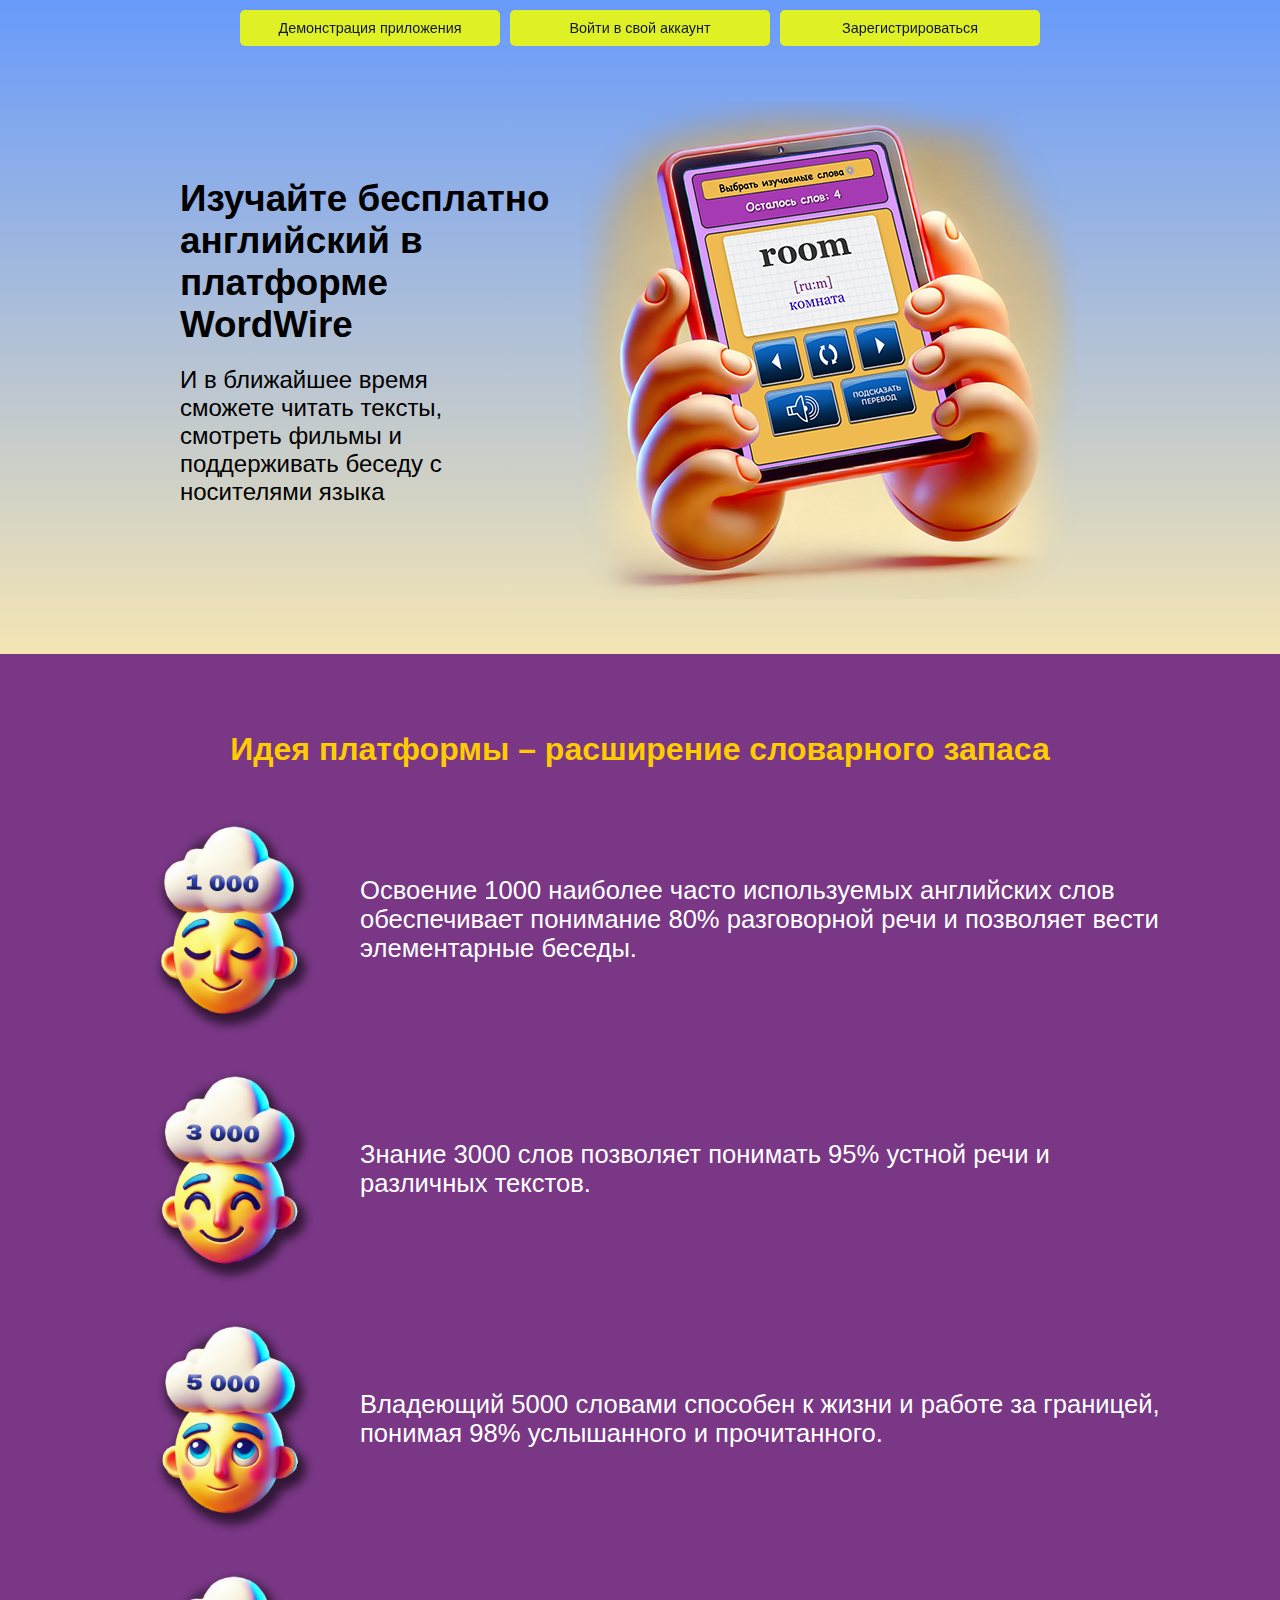
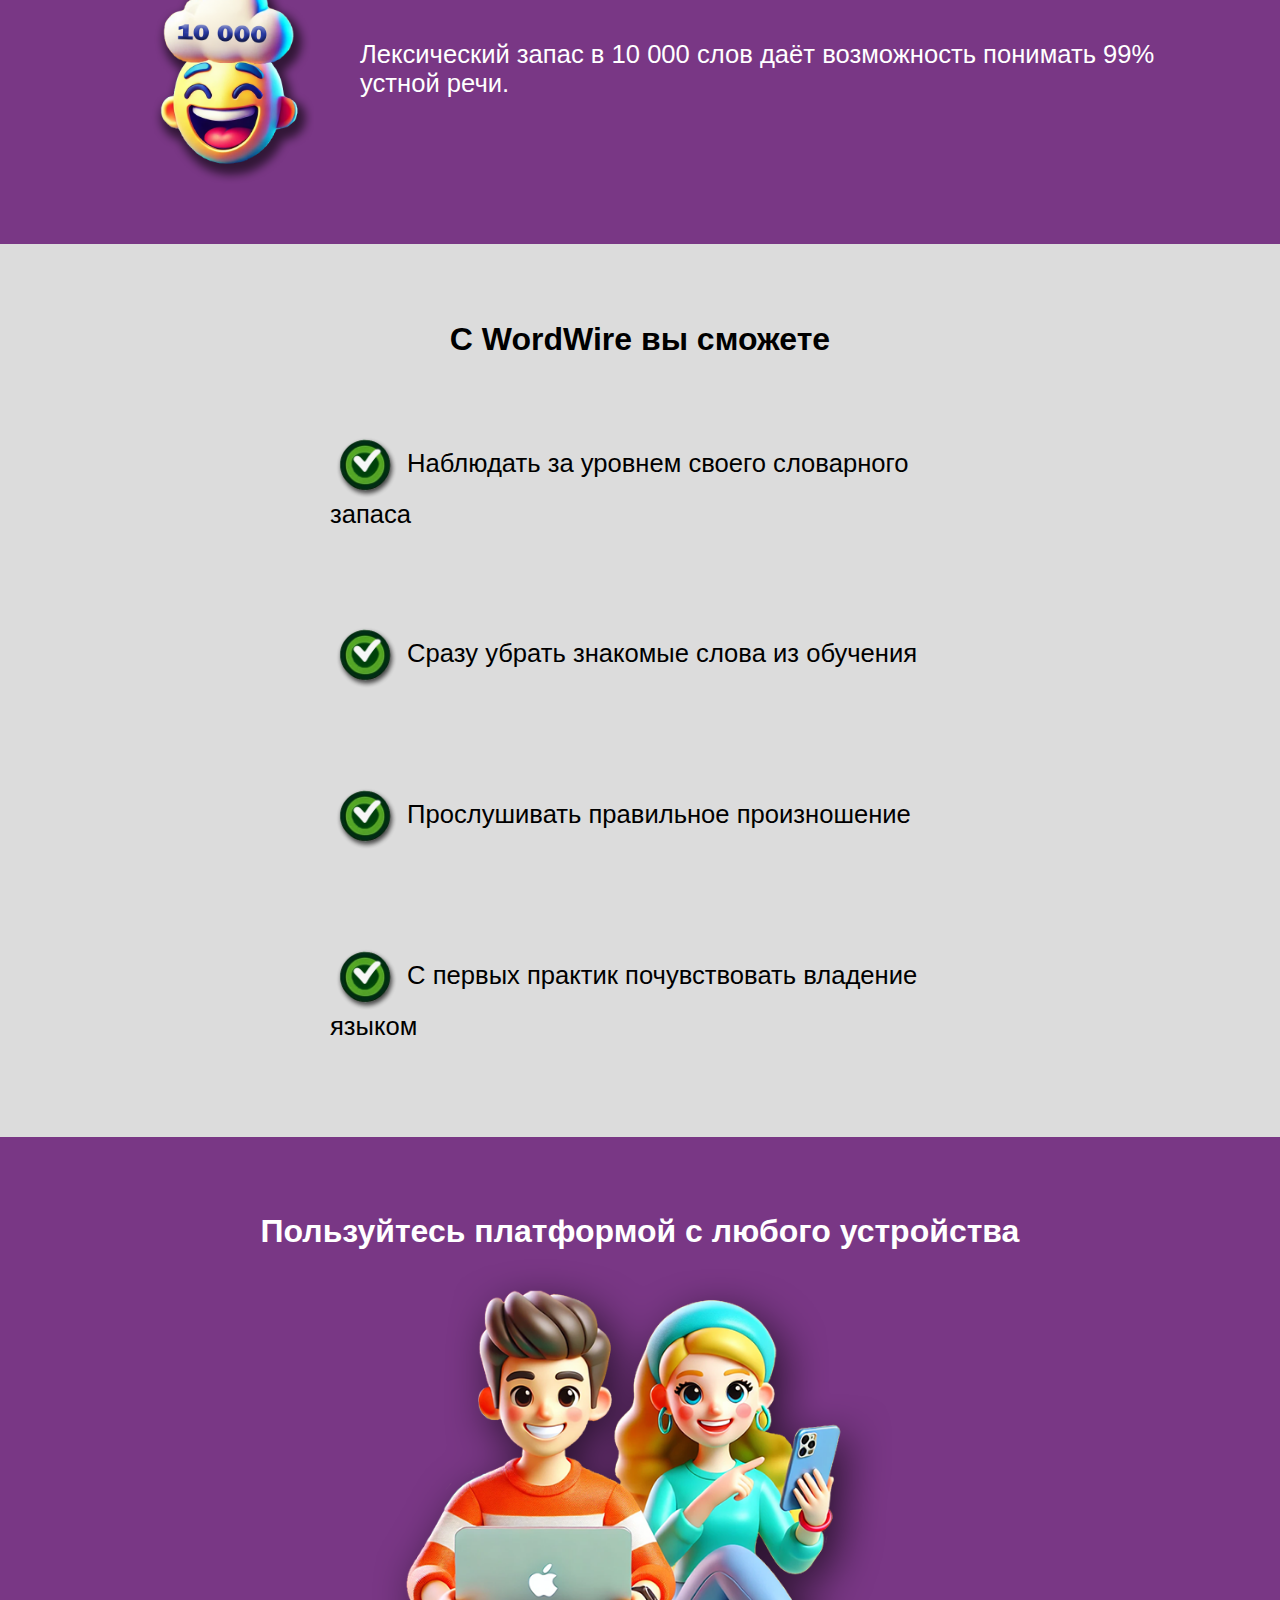
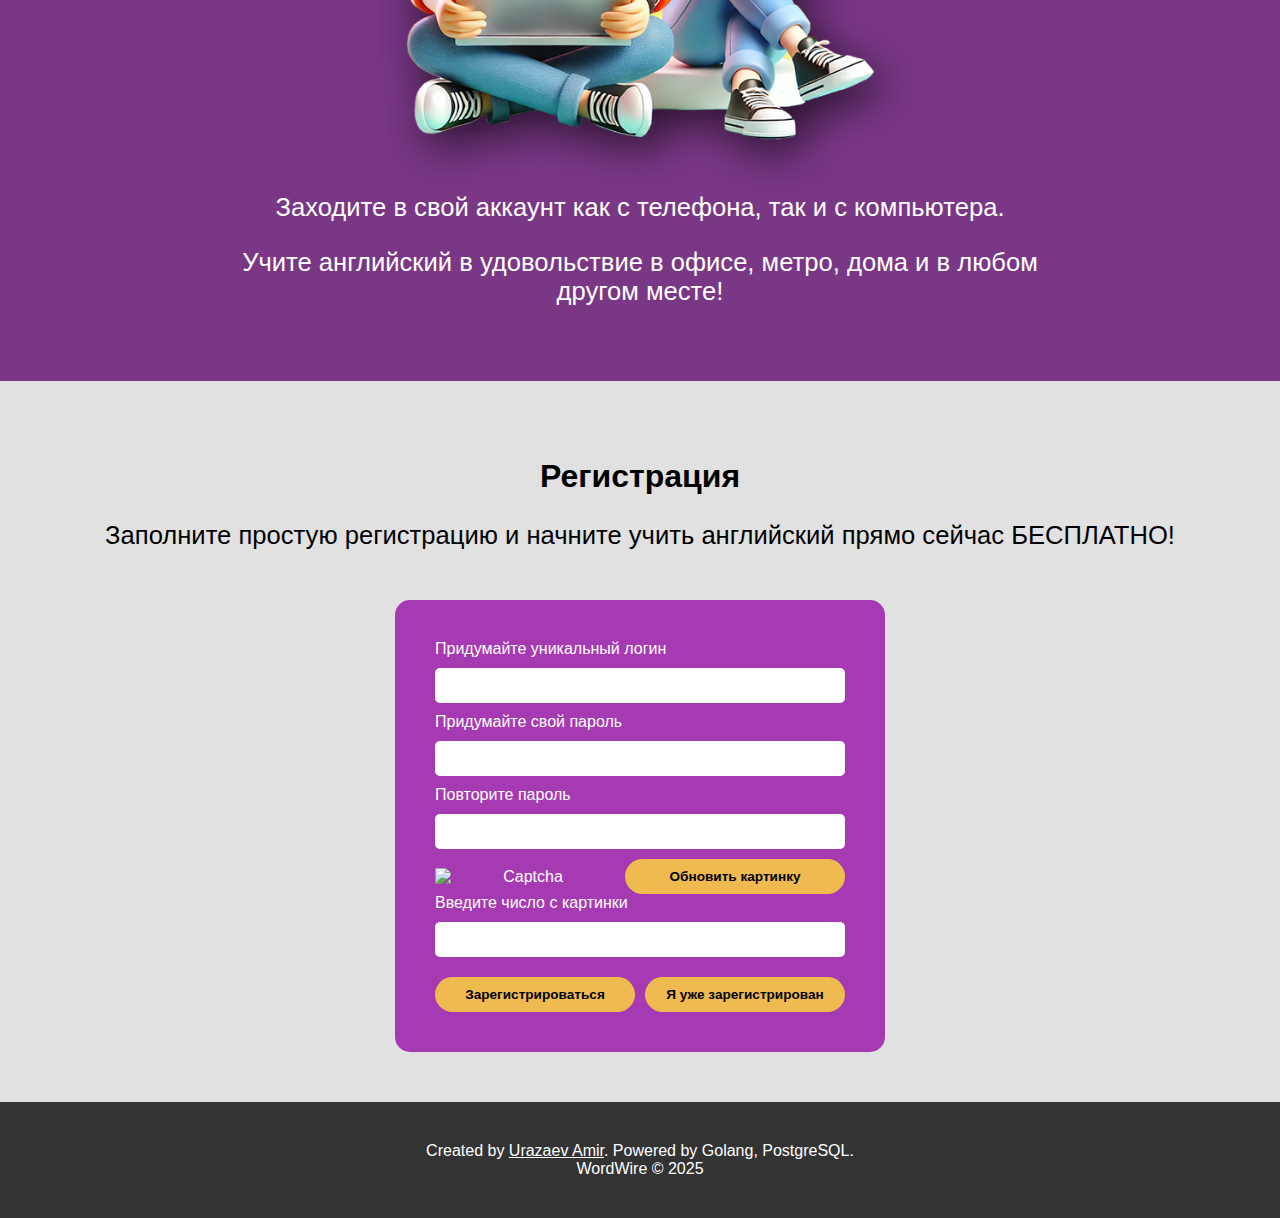
==== commit 155ec11c: "стили страницы авторизации" ====
--- a/templates/index.html
+++ b/templates/index.html
@@ -5,7 +5,6 @@
     <link rel="stylesheet" href="/static/css/global.css">
     <link rel="stylesheet" href="/static/css/home.css">
     <link rel="stylesheet" href="/static/css/form-container.css">
-    <script src="/static/js/smooth-scrolling.js" defer></script>
     <meta name="viewport" content="width=device-width, initial-scale=1.0">
     <title>WordWire – учите английский с легкостью</title>
     <meta name="description"
@@ -21,28 +20,26 @@
     <meta property="og:image" content="https://wordwire.ru/static/images/preview.jpg">
     <meta property="og:type" content="website">
     <meta property="og:url" content="https://wordwire.ru">
-
 </head>
 <body>
 
-
 <div class="section-sticky-header">
     <div class="sticky-header">
-        <a href="/demonstration" target="_blank">
-            <button>Демонстрация приложения</button>
-        </a>
-        <a href="/login">
-            <button>Войти в свой аккаунт</button>
-        </a>
-        <a href="#registration-section">
-            <button>Зарегистрироваться</button>
-        </a>
+        <div class="leveling">
+            <button onclick="window.open('/demonstration', '_blank');">Демонстрация приложения</button>
+        </div>
+        <div class="leveling">
+            <button onclick="location.href='/login';">Войти в свой аккаунт</button>
+        </div>
+        <div class="leveling">
+            <button onclick="document.getElementById('registration-section').scrollIntoView({ behavior: 'smooth' });">
+                Зарегистрироваться
+            </button>
+        </div>
     </div>
 </div>
 
-
 <div class="section-main">
-
     <div class="content-text">
         <div class="text">
             <h1>Изучайте бесплатно английский в платформе WordWire</h1>
@@ -50,11 +47,9 @@
             </h2>
         </div>
     </div>
-
     <div class="content-image">
         <img src="/static/images/application.png" alt="Приложение" class="image">
     </div>
-
     <div class="block-demoentryregistration">
         <div class="demoentryregistration">
             <a href="/demonstration" target="_blank">
@@ -68,9 +63,7 @@
             </a>
         </div>
     </div>
-
 </div>
-
 
 <div class="section section-about-research">
     <h2>Идея платформы – расширение словарного запаса</h2>
@@ -98,6 +91,7 @@
         </div>
     </div>
 </div>
+
 <div class="section section-peculiarities">
     <h2>С WordWire вы сможете</h2>
     <div class="article">
@@ -111,14 +105,13 @@
             С первых практик почувствовать владение языком</p>
     </div>
 </div>
+
 <div class="section section-about-process">
     <h2>Пользуйтесь платформой с любого устройства</h2>
-
     <img src="/static/images/lear-english.png" alt="Словарный запас 1000 слов" class="image">
     <div class="article">
         <p>Заходите в свой аккаунт как с телефона, так и с компьютера.</p>
         <p>Учите английский в удовольствие в офисе, метро, дома и в любом другом месте!</p>
-
     </div>
 </div>
 
@@ -126,49 +119,39 @@
 
 <div class="section section-registration">
     <script src="/static/js/registration-from-home.js" defer></script>
-    <h2 >Регистрация</h2>
+    <h2>Регистрация</h2>
     <div class="text">
         Заполните простую регистрацию и начните учить английский прямо сейчас БЕСПЛАТНО!
     </div>
-
     <form method="POST" class="form-container" action="/" onsubmit="validateAndSubmitForm(event)">
-
         <div class="namefield"><label for="login">Придумайте уникальный логин</label></div>
         <div class="inputfield"><input type="text" id="login" name="username" required></div>
-
         <div class="namefield"><label for="password">Придумайте свой пароль</label></div>
         <div class="inputfield"><input type="password" id="password" name="password" required></div>
-
         <div class="namefield"><label for="confirmPassword">Повторите пароль</label></div>
         <div class="inputfield"><input type="password" id="confirmPassword" name="confirmPassword" required></div>
-
         <div id="captcha-container">
             <img id="captcha-image" alt="Captcha"/>
             <button type="button" class="formbutton" onclick="reloadCaptcha()">Обновить картинку</button>
         </div>
-
         <div class="namefield"><label for="password">Введите число с картинки</label></div>
         <div class="inputfield"><input type="text" id="captchaValue" name="captchaValue" required></div>
-
         <div class="modal-text-error" id="error-message"></div>
-
         <div class="block-button-login">
-
-            <button type="submit" class="formbutton">Зарегистрироваться</button>
-
-            <a href="/login">
-                <button type="button" class="formbutton">Я уже зарегистрирован</button>
-            </a>
-
+            <div class="leveling">
+                <button type="submit">Зарегистрироваться</button>
+            </div>
+            <div class="leveling">
+                <button type="button" onclick="location.href='/login';">Я уже зарегистрирован</button>
+            </div>
         </div>
-
         <input type="hidden" id="captchaID" name="captchaID">
     </form>
 </div>
 
-<div class="footer">
-    <p>Created by <a href="/developer" target="_blank">Urazaev Amir</a>. Powered by Golang, PostgreSQL.<br>WordWire ©
-        2025</p>
+<div class="footer">Created by <a href="/developer" target="_blank"><u>Urazaev Amir</u></a>. Powered by Golang, PostgreSQL.<br>
+    WordWire © 2025
 </div>
+
 </body>
 </html>--- a/static/css/global.css
+++ b/static/css/global.css
@@ -1,10 +1,32 @@
+@media (min-width: 640px) {
+    html {
+        font-family: 'Comic Sans MS', cursive, sans-serif;
+        scroll-behavior: smooth;
+    }
+}
+
+@media (max-width: 639px) {
+    html {
+        font-family: 'Montserrat', sans-serif;
+    }
+}
+
+body {
+    margin: 0;
+}
+
+a {
+    color: inherit;
+    text-decoration: none;
+}
+
 button {
     cursor: pointer;
 }
 
-.button-login-page {
-    display: flex;
-    gap: 15px;
+h2 {
+    font-size: 2em;
+    font-weight: bold;
 }
 
 .footer {
@@ -14,28 +36,6 @@
     padding: 40px 0;
 }
 
-@media (min-width: 640px) {
-    .footer p {
-        font-family: 'Comic Sans MS', cursive, sans-serif;
-    }
-}
-
-@media (max-width: 639px) {
-    .footer p {
-        font-family: 'Montserrat', sans-serif;
-    }
-}
-
-.footer p {
-    margin: 0;
-    font-size: 0.9em;
-}
-
-.footer a {
-    color: inherit;
-    text-decoration: none;
-}
-
 .footer a:hover {
     opacity: 0.6;
 }--- a/static/css/home.css
+++ b/static/css/home.css
@@ -1,32 +1,3 @@
-h2 {
-    font-size: 2em;
-    font-weight: bold;
-}
-
-html {
-    scroll-behavior: smooth;
-}
-
-
-@media (min-width: 640px) {
-    body {
-        font-family: 'Comic Sans MS', cursive, sans-serif;
-    }
-}
-
-@media (max-width: 639px) {
-    body {
-        font-family: 'Montserrat', sans-serif;
-    }
-}
-
-body {
-    color: #333;
-    padding: 0;
-    margin: 0;
-    font-size: 1em;
-}
-
 @media (min-width: 640px) {
     .section-sticky-header {
         display: flex;
@@ -50,6 +21,12 @@
     padding: 10px;
 }
 
+.section-sticky-header .sticky-header .leveling {
+    text-decoration: none;
+    display: flex;
+    flex: 1;
+}
+
 .section-sticky-header .sticky-header button {
     background-color: #f4ff00;
     border-radius: 5px;
@@ -63,12 +40,6 @@
 
 .section-sticky-header .sticky-header button:hover {
     background-color: #9ca211;
-}
-
-.section-sticky-header .sticky-header a {
-    text-decoration: none;
-    display: flex;
-    flex: 1;
 }
 
 .section {
@@ -224,7 +195,6 @@
     place-items: center;
 }
 
-
 @media (min-width: 640px) {
     .section-about-research .article .paragraph {
         height: 250px;
@@ -237,14 +207,12 @@
     }
 }
 
-
 .section-about-research .article .paragraph {
     display: flex;
     align-items: center;
     gap: 20px;
 
 }
-
 
 @media (min-width: 640px) {
     .section-about-research .article .text {
@@ -259,7 +227,6 @@
     }
 }
 
-
 .section-about-research .article .text {
     flex: 1;
     max-width: 800px;
@@ -286,7 +253,6 @@
 
     }
 }
-
 
 .section-peculiarities .article {
     margin: 0 auto;
@@ -314,7 +280,6 @@
     place-items: center;
 }
 
-
 @media (min-width: 640px) {
     .section-about-process .image {
         width: 600px;
@@ -326,7 +291,6 @@
         width: 300px;
     }
 }
-
 
 .section-about-process .image {
     margin-top: -30px;
--- a/static/css/form-container.css
+++ b/static/css/form-container.css
@@ -1,5 +1,5 @@
 .form-container {
-    max-width: 450px;
+    max-width: 410px;
     margin: 0 auto;
     background-color: #a63ab2;
     padding: 40px;
@@ -37,7 +37,7 @@
 
 @media (min-width: 640px) {
     .formbutton {
-        width: 220px;
+
     }
 }
 
@@ -47,7 +47,7 @@
     }
 }
 
-.formbutton {
+.form-container button {
     flex: 1;
     padding: 10px 20px;
     background-color: #efbb51;
@@ -55,12 +55,12 @@
     border-radius: 25px;
     font-weight: bold;
     font-size: 0.85em;
-
+    color: #000000;
+    transition: background-color 0.3s;
 }
 
-.formbutton:hover {
-    background-color: #793785;
-    color: #fff;
+.form-container button:hover {
+    background-color: #9a7930;
 }
 
 .modal-text-error {
@@ -84,4 +84,9 @@
 
 .block-button-login {
     gap: 10px;
+}
+
+.block-button-login .leveling {
+    display: flex;
+    flex: 1;
 }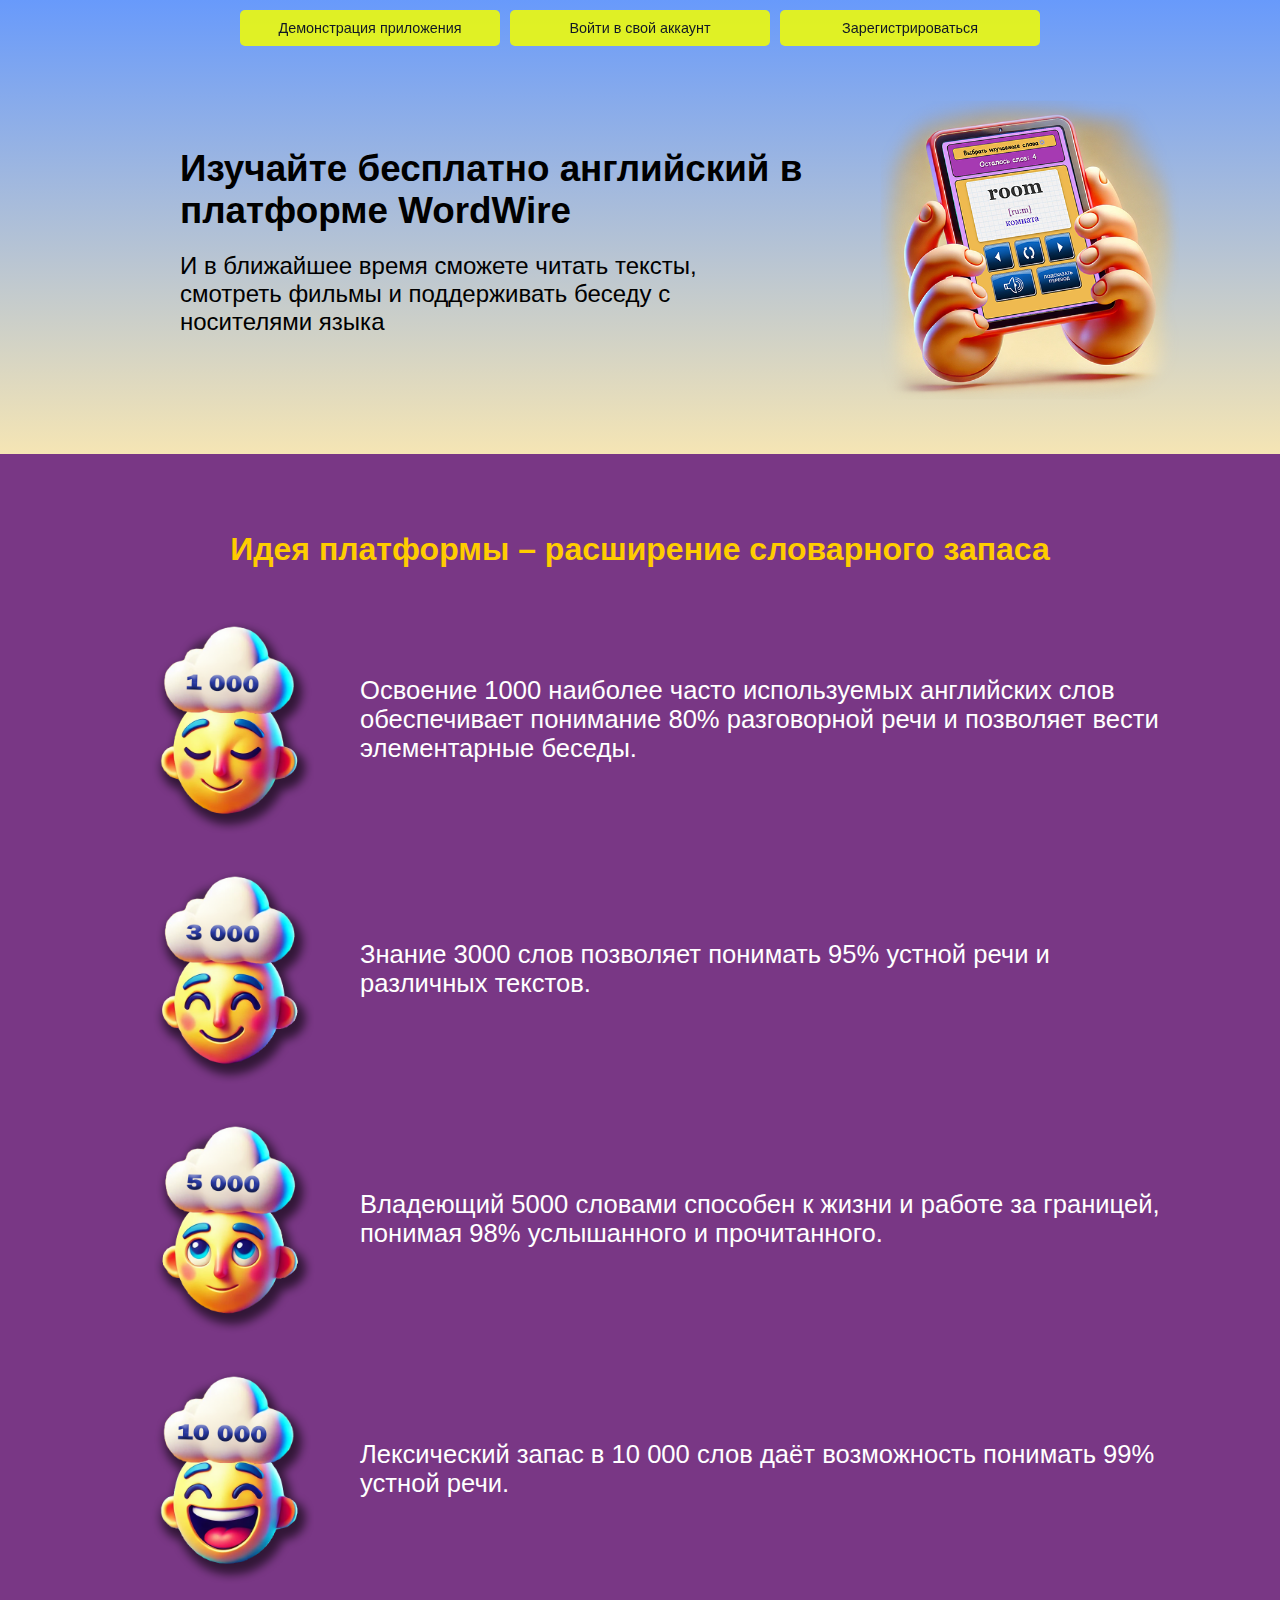
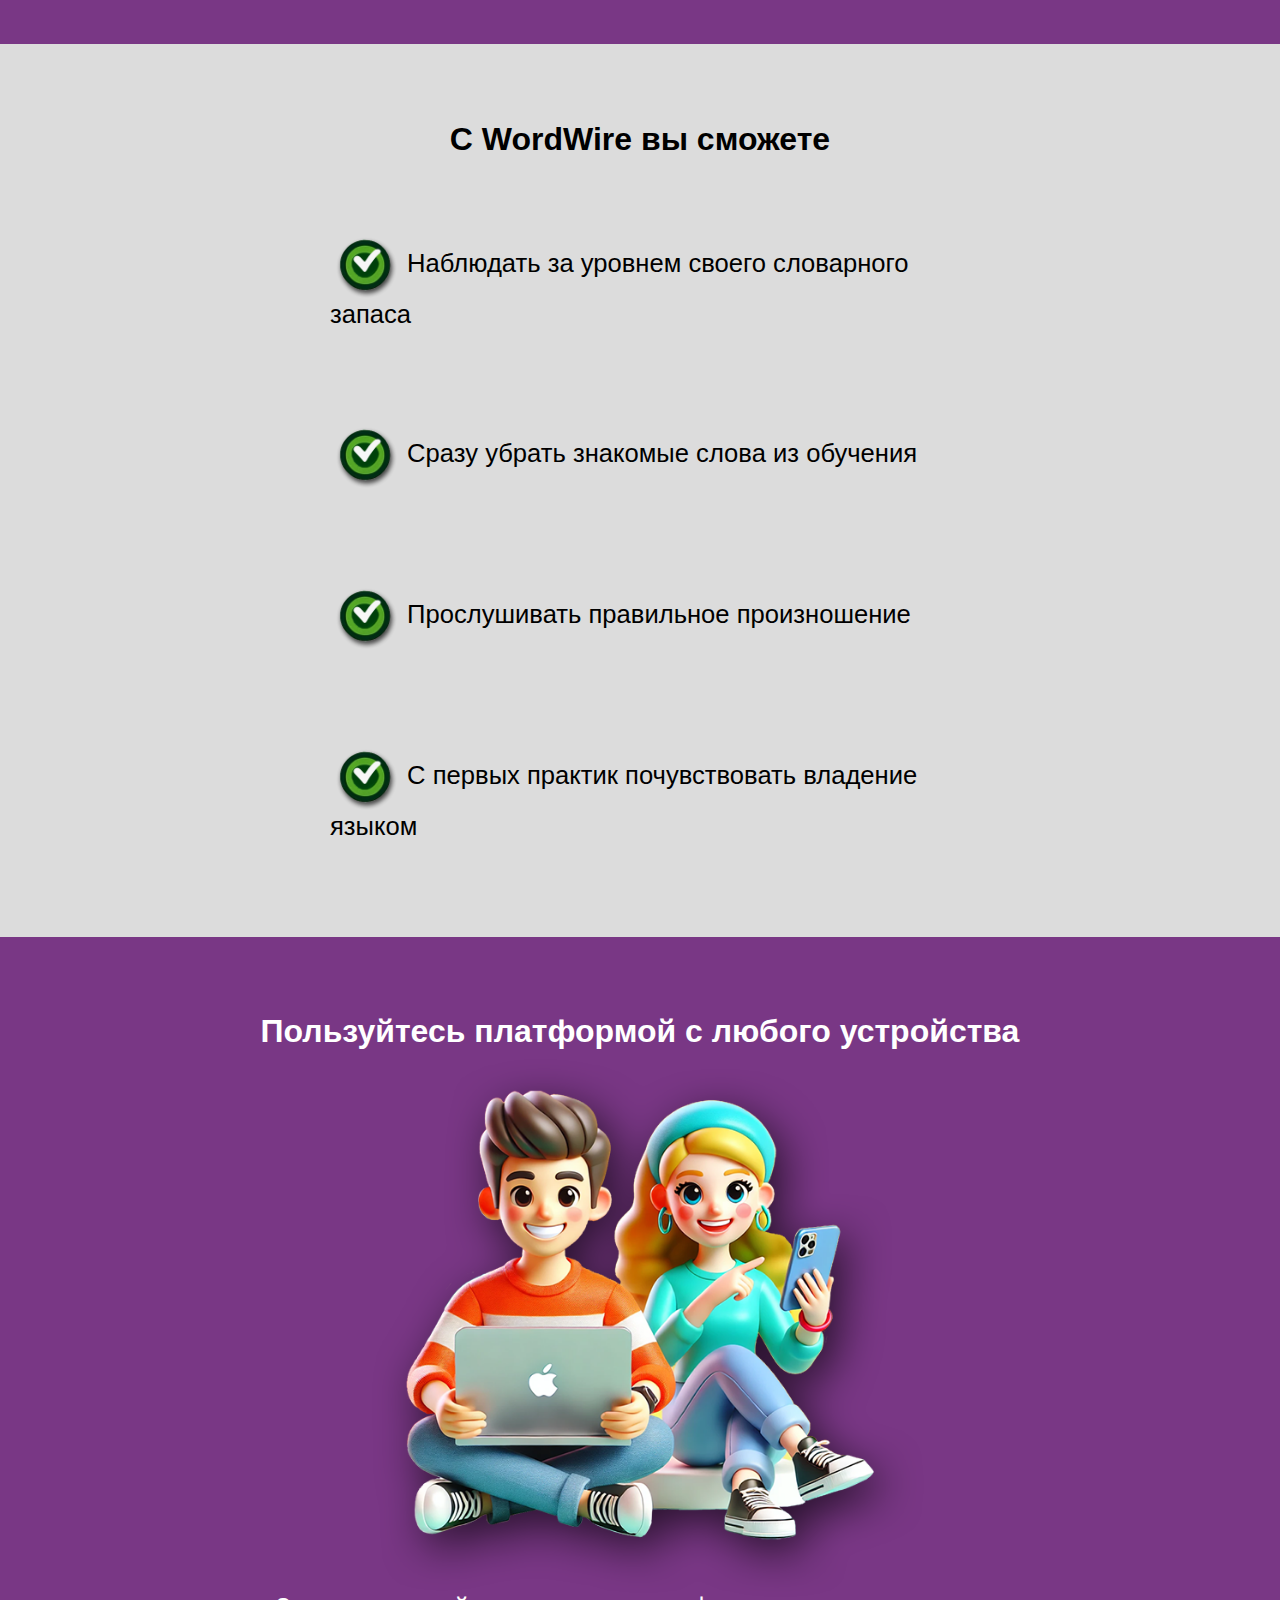
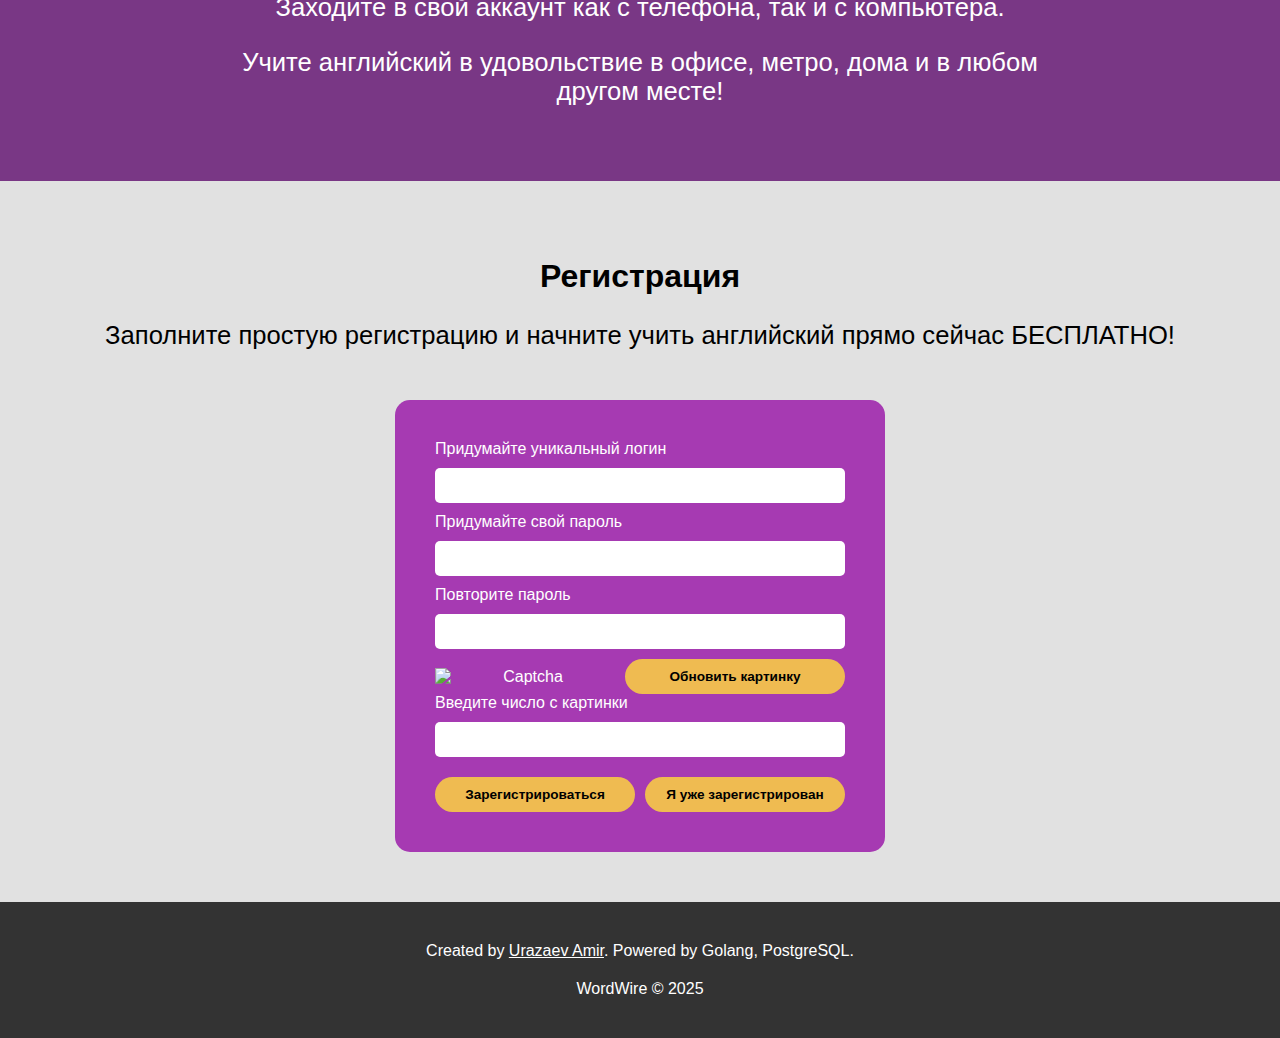
==== commit 55905dd4: "стиль отображение футора для мобильного экрана" ====
--- a/templates/index.html
+++ b/templates/index.html
@@ -149,8 +149,10 @@
     </form>
 </div>
 
-<div class="footer">Created by <a href="/developer" target="_blank"><u>Urazaev Amir</u></a>. Powered by Golang, PostgreSQL.<br>
-    WordWire © 2025
+<div class="footer">Created by <a href="/developer" target="_blank"><u>Urazaev Amir</u></a>.
+    <div class="mobile"></div>
+    <div class="wrapping">Powered by Golang, PostgreSQL.</div>
+    <div class="copyright">WordWire © 2025</div>
 </div>
 
 </body>
--- a/static/css/global.css
+++ b/static/css/global.css
@@ -1,11 +1,11 @@
-@media (min-width: 640px) {
+@media (min-width: 1200px) {
     html {
         font-family: 'Comic Sans MS', cursive, sans-serif;
         scroll-behavior: smooth;
     }
 }
 
-@media (max-width: 639px) {
+@media (max-width: 1199px) {
     html {
         font-family: 'Montserrat', sans-serif;
     }
@@ -38,4 +38,45 @@
 
 .footer a:hover {
     opacity: 0.6;
+}
+
+@media (min-width: 640px) {
+    .desktop {
+        display: inline;
+    }
+
+    .mobile {
+        display: none;
+    }
+}
+
+@media (max-width: 639px) {
+    .desktop {
+        display: none;
+    }
+
+    .mobile {
+        padding: 5px;
+    }
+}
+
+@media (min-width: 640px) {
+    .wrapping {
+        display: inline;
+    }
+}
+
+@media (max-width: 639px) {
+    .wrapping {
+    }
+}
+
+@media (max-width: 639px) {
+    .wrapping {
+        display: inline;
+    }
+}
+
+.copyright {
+    padding-top: 20px;
 }--- a/static/css/home.css
+++ b/static/css/home.css
@@ -47,13 +47,13 @@
     text-align: center;
 }
 
-@media (min-width: 640px) {
+@media (min-width: 800px) {
     .section-main {
         padding: 100px 0 50px 0;
     }
 }
 
-@media (max-width: 639px) {
+@media (max-width: 799px) {
     .section-main {
         flex-direction: column;
         padding: 50px 0;
@@ -68,23 +68,29 @@
     justify-content: center
 }
 
-
 .section-main .content-text {
-    text-align: right;
+
 }
 
 .section-main .content-image {
     text-align: left;
 }
 
-@media (min-width: 640px) {
+@media (min-width: 1200px) {
     .section-main .text {
         text-align: left;
         padding-left: 180px;
     }
 }
 
-@media (max-width: 639px) {
+@media (min-width: 800px) and (max-width: 1199px) {
+    .section-main .text {
+        text-align: left;
+        padding-left: 50px;
+    }
+}
+
+@media (max-width: 799px) {
     .section-main .text {
         text-align: center;
         place-items: center;
@@ -119,14 +125,28 @@
     font-size: 1.5em;
 }
 
-@media (min-width: 640px) {
+@media (min-width: 1400px) {
     .section-main .image {
         padding-right: 200px;
         width: 500px;
     }
 }
 
-@media (max-width: 639px) {
+@media (min-width: 1200px) and (max-width: 1399px) {
+    .section-main .image {
+        padding-right: 100px;
+        width: 300px;
+    }
+}
+
+@media (min-width: 800px) and (max-width: 1199px) {
+    .section-main .image {
+        padding-right: 50px;
+        width: 300px;
+    }
+}
+
+@media (max-width: 799px) {
     .section-main .image {
         width: 300px;
     }
